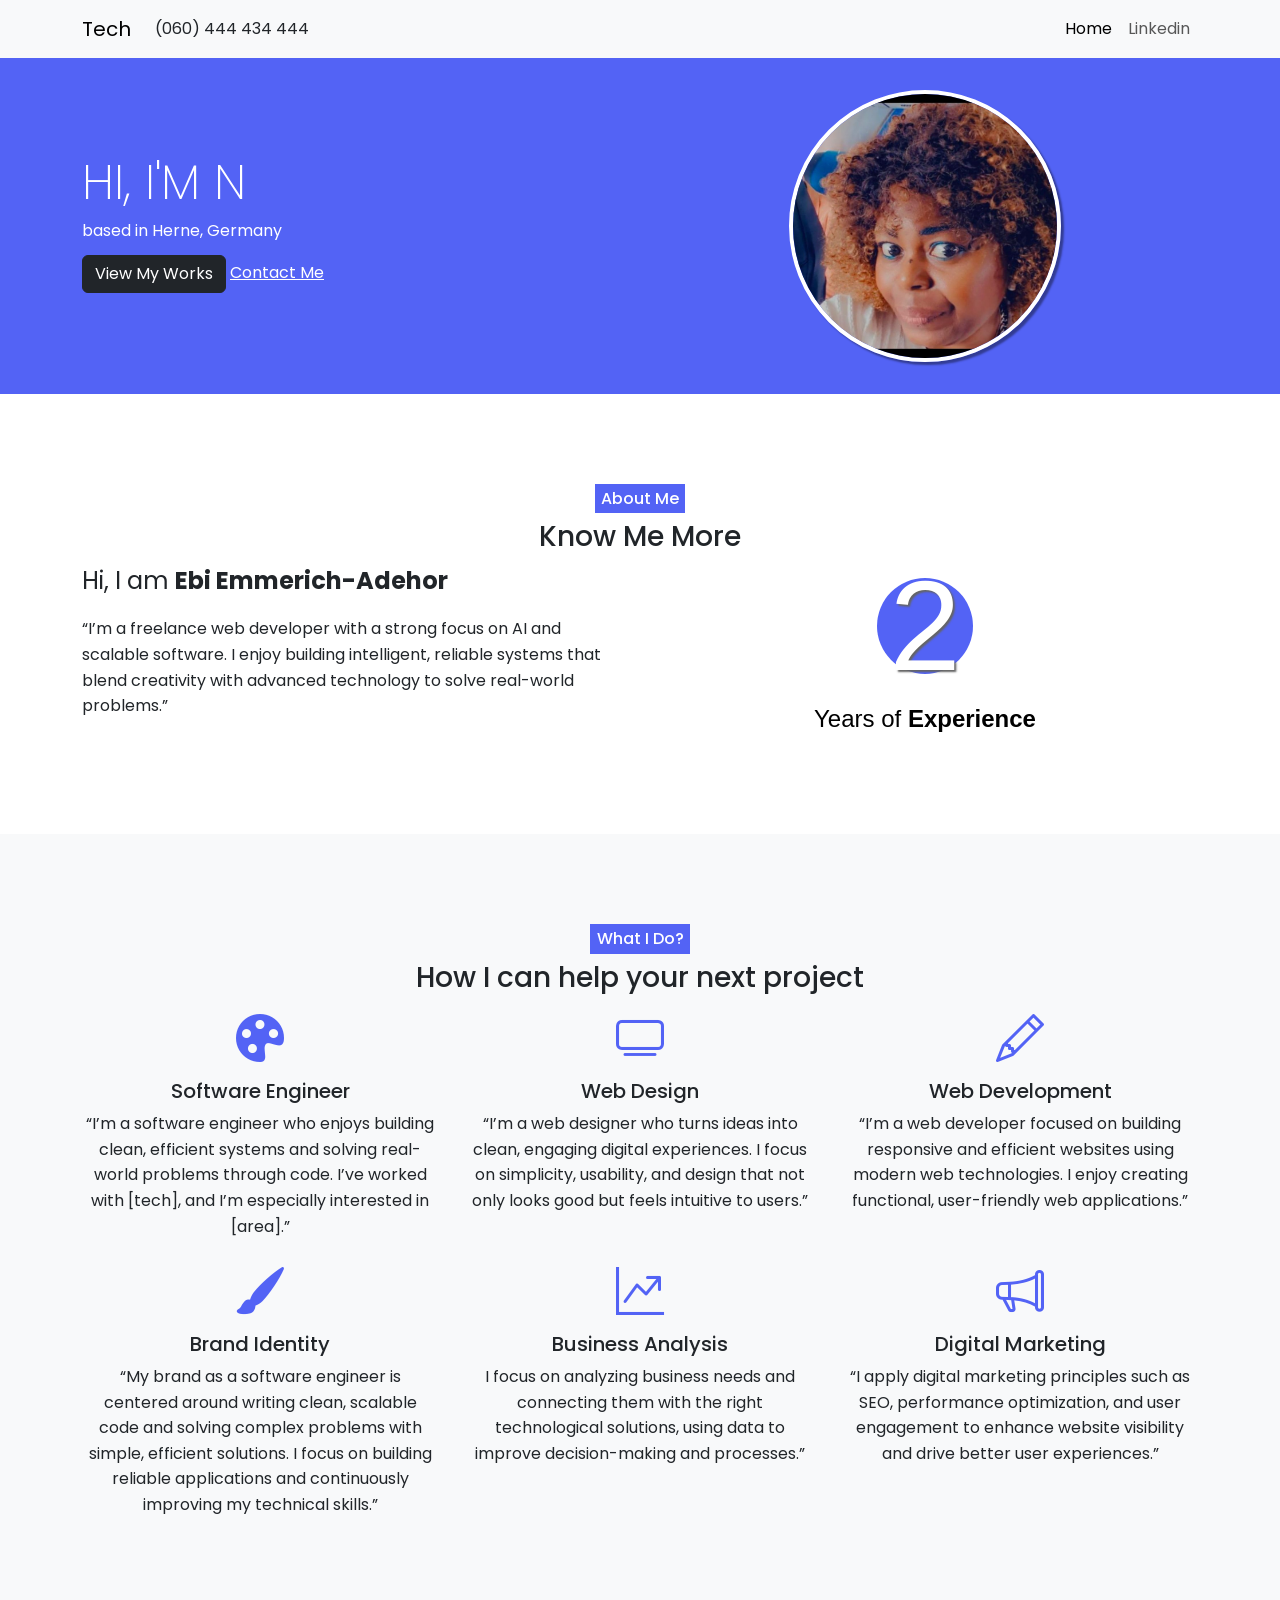
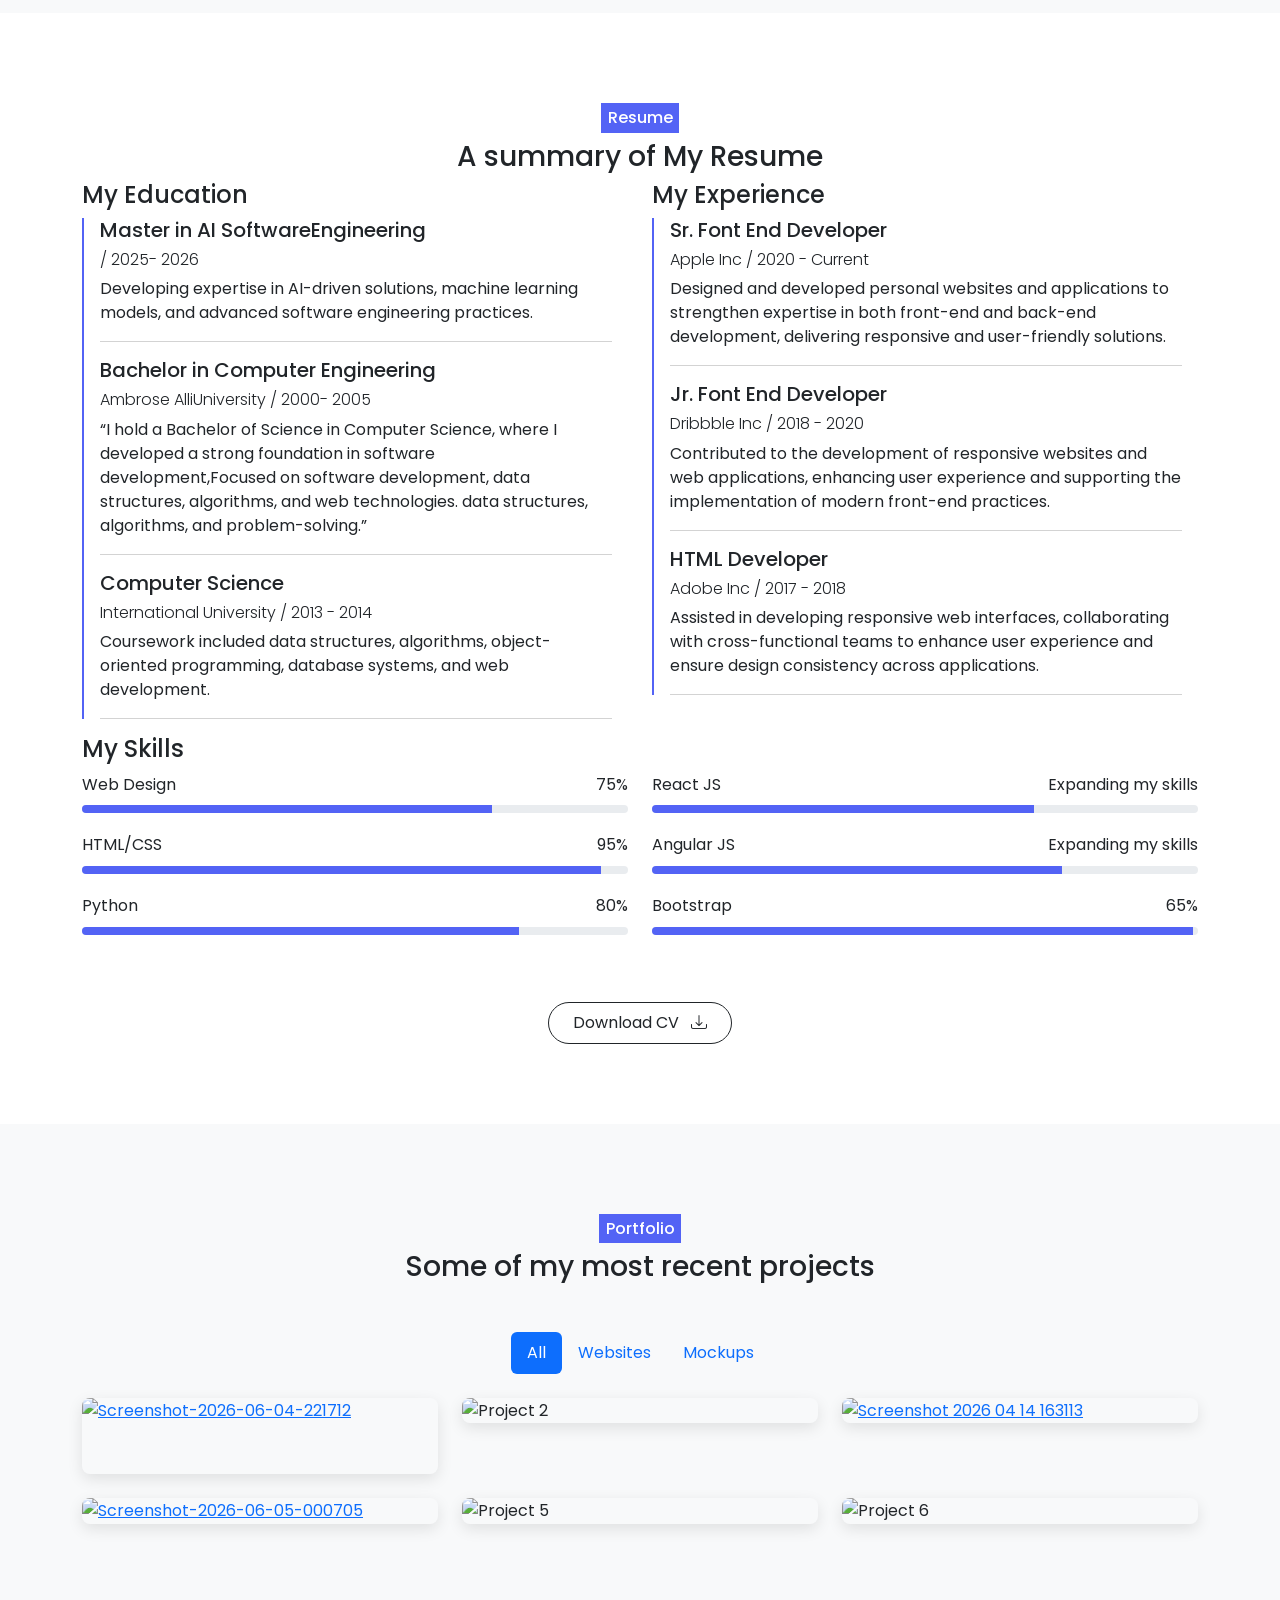
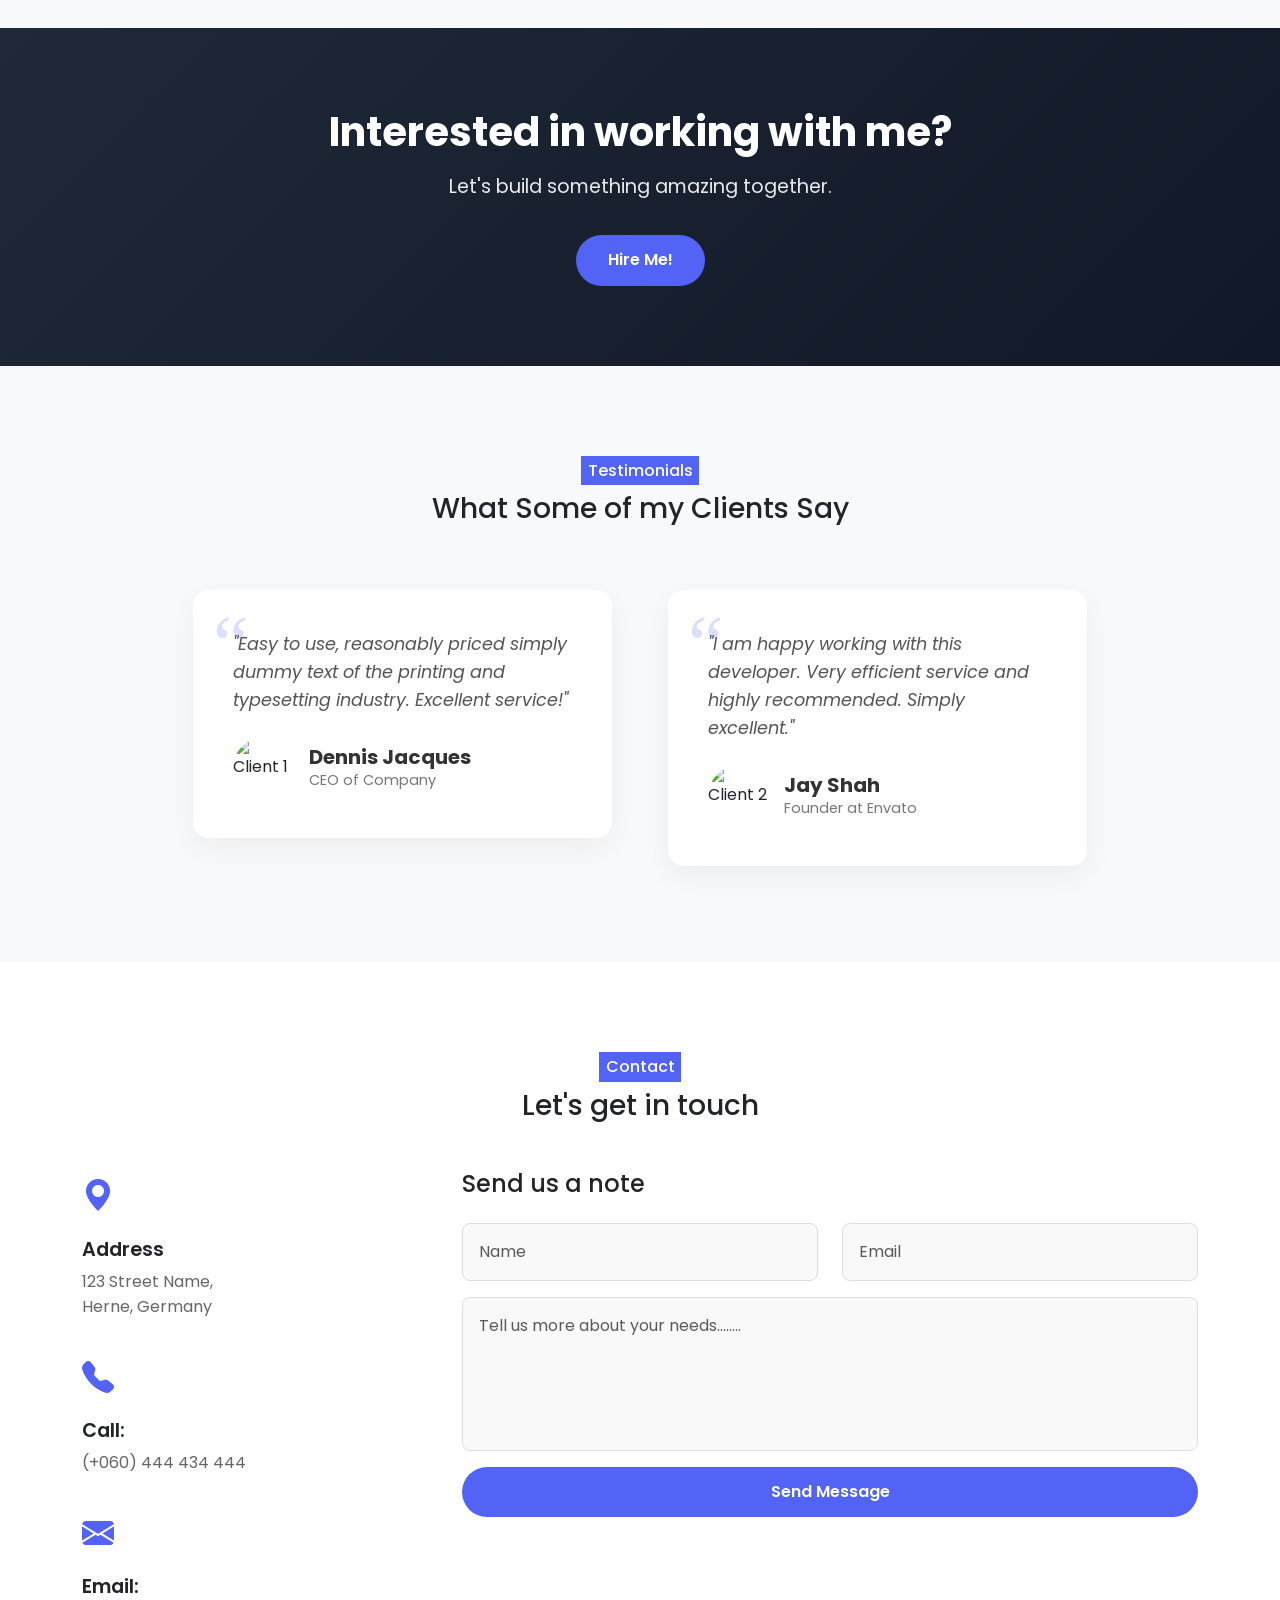
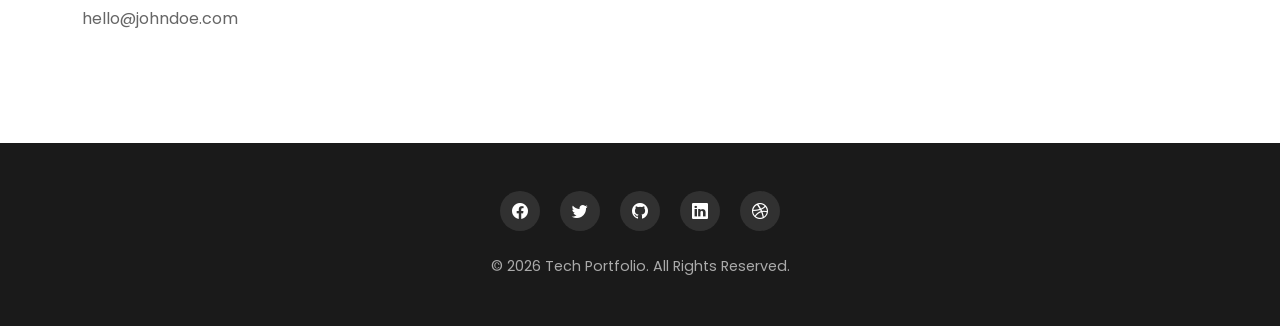
==== index.html @ 1af63155 "add all project files" ====
<!DOCTYPE html>
<html lang="en">

<head>
    <meta charset="UTF-8">
    <meta name="viewport" content="width=device-width, initial-scale=1.0">
    <!-- bootstrap icons -->
    <link rel="stylesheet" href="https://cdn.jsdelivr.net/npm/bootstrap-icons@1.13.1/font/bootstrap-icons.min.css">
    <!-- bootstrap -->
    <link href="https://cdn.jsdelivr.net/npm/bootstrap@5.3.8/dist/css/bootstrap.min.css" rel="stylesheet"
        integrity="sha384-sRIl4kxILFvY47J16cr9ZwB07vP4J8+LH7qKQnuqkuIAvNWLzeN8tE5YBujZqJLB" crossorigin="anonymous">
    <!-- custom css -->
    <link rel="stylesheet" href="style.css">
    <title>Tech - Portfolio website</title>
</head>

<body>
    <!-- navbar -->
    <nav class="navbar navbar-expand-lg bg-body-tertiary">
        <div class="container">
            <a class="navbar-brand" href="#">Tech</a>
            <div class=""><span class="text-4 me-2"><i class="fas fa-phone"></i></span>(060) 444 434
                444</div>
            <button class="navbar-toggler" type="button" data-bs-toggle="collapse"
                data-bs-target="#navbarSupportedContent" aria-controls="navbarSupportedContent" aria-expanded="false"
                aria-label="Toggle navigation">
                <span class="navbar-toggler-icon"></span>
            </button>
            <div class="collapse navbar-collapse" id="navbarSupportedContent">
                <ul class="navbar-nav ms-auto mb-2 mb-lg-0">
                    <li class="nav-item">
                        <a class="nav-link active" aria-current="page" href="#">Home</a>
                    </li>
                    <li class="nav-item">
                        <a class="nav-link" href="https://www.linkedin.com/in/ebi-emmerich-adehor-a995aa3a8/">Linkedin</a>
                    </li>
                </ul>
        </div>
    </nav>

    <!-- header -->
    <header class="bg-primary text-white">
        <div class="container">
            <div class="row">
                <div class="col-md-6 d-flex flex-column justify-content-center">
                    <div class="text-uppercase">
                        <p>Hi, I'm n <span class="typed-text"></span></p>
                    </div>
                    <p>based in Herne, Germany</p>
                    <div class="action-btn">
                        <a href="myproject/myprojects.html"><button class="btn btn-dark">View My Works</button><a>
                        <a href="https://github.com/bolokaiemi">Contact Me</a>
                    </div>
                </div>
                <div class="col-md-6 d-flex justify-content-center">
                    <img src="images/profile-logo.jpeg" alt="profile picture" class="img-fluid profile-pic">
                </div>
            </div>
        </div>
    </header>

    <main>
        <section id="about" class="container space">
            <h2 class="text-center"><span class="subtitle">About Me</span></h2>
            <h3 class="text-center">Know Me More</h3>
            <div class="row">
                <div id="about-text" class="col-md-6">
                    <p class="intro">Hi, I am <strong>Ebi Emmerich-Adehor</strong></p>
                    <p>“I’m a freelance web developer with a strong focus on AI and scalable software. I enjoy building intelligent, reliable systems that blend creativity with advanced technology to solve real-world problems.”</p>
                </div>
                <div id="about-exp" class="col-md-6">
                    <div class="number-container">
                        <div class="blue-circle"></div>
                        <span class="number-text">2</span>
                    </div>
                    <p class="experience-text">Years of <span class="fw-bold">Experience</span></p>
                </div>
            </div>
        </section>

        <section id="services" class="bg-light">
            <div class="container space">
                <h2 class="text-center"><span class="subtitle">What I Do?</span></h2>
                <h3 class="text-center">How I can help your next project</h3>
                <div class="row">
                    <div class="col-md-4 text-center">
                        <div class="icons">
                            <i class="bi bi-palette-fill"></i>
                        </div>
                        <h5>Software Engineer</h5>
                        <p>“I’m a software engineer who enjoys building clean, efficient systems and solving real-world problems through code. I’ve worked with [tech], and I’m especially interested in [area].”</p>
                    </div>
                    <div class="col-md-4 text-center">
                        <div class="icons">
                            <i class="bi bi-tv"></i>
                        </div>
                        <h5>Web Design</h5>
                        <p>“I’m a web designer who turns ideas into clean, engaging digital experiences. I focus on simplicity, usability, and design that not only looks good but feels intuitive to users.”</p>
                    </div>
                    <div class="col-md-4 text-center">
                        <div class="icons">
                            <i class="bi bi-pencil"></i>
                        </div>
                        <h5>Web Development</h5>
                        <p>“I’m a web developer focused on building responsive and efficient websites using modern web technologies. I enjoy creating functional, user-friendly web applications.”</p>
                    </div>
                    <div class="col-md-4 text-center">
                        <div class="icons">
                            <i class="bi bi-brush-fill"></i>
                        </div>
                        <h5>Brand Identity</h5>
                        <p>“My brand as a software engineer is centered around writing clean, scalable code and solving complex problems with simple, efficient solutions. I focus on building reliable applications and continuously improving my technical skills.”</p>
                    </div>
                    <div class="col-md-4 text-center">
                        <div class="icons">
                            <i class="bi bi-graph-up-arrow"></i>
                        </div>
                        <h5>Business Analysis</h5>
                        <p>I focus on analyzing business needs and connecting them with the right technological solutions, using data to improve decision-making and processes.”</p>
                    </div>
                    <div class="col-md-4 text-center">
                        <div class="icons">
                            <i class="bi bi-megaphone"></i>
                        </div>
                        <h5>Digital Marketing</h5>
                        <p>“I apply digital marketing principles such as SEO, performance optimization, and user engagement to enhance website visibility and drive better user experiences.”</p>
                    </div>
                </div>
            </div>
        </section>

        <section id="resume" class="container space">
            <h2 class="text-center"><span class="subtitle">Resume</span></h2>
            <h3 class="text-center">A summary of My Resume</h3>
            <div class="row">
                <div class="col-md-6">
                    <h4>My Education</h4>
                    <div class="box">
                        <div class="item">
                            <h5>Master in AI SoftwareEngineering</h5>
                            <h6> / 2025- 2026</h6>
                            <p>Developing expertise in AI-driven solutions, machine learning models, and advanced software engineering practices.</p>
                        </div>
                        <div class="item">
                            <h5>Bachelor in Computer Engineering</h5>
                            <h6>Ambrose AlliUniversity / 2000- 2005</h6>
                            <p>“I hold a Bachelor of Science in Computer Science, where I developed a strong foundation in software development,Focused on software development, data structures, algorithms, and web technologies. data structures, algorithms, and problem-solving.”</p>
                        </div>
                        <div class="item">
                            <h5>Computer Science</h5>
                            <h6>International University / 2013 - 2014</h6>
                            <p>Coursework included data structures, algorithms, object-oriented programming, database systems, and web development.</p>
                        </div>
                    </div>
                </div>
                <div class="col-md-6">
                    <h4>My Experience</h4>
                    <div class="box">
                        <div class="item">
                            <h5>Sr. Font End Developer</h5>
                            <h6>Apple Inc / 2020 - Current</h6>
                            <p>Designed and developed personal websites and applications to strengthen expertise in both front-end and back-end development, delivering responsive and user-friendly solutions.</p>
                        </div>
                        <div class="item">
                            <h5>Jr. Font End Developer</h5>
                            <h6>Dribbble Inc / 2018 - 2020</h6>
                            <p>Contributed to the development of responsive websites and web applications, enhancing user experience and supporting the implementation of modern front-end practices.</p>
                        </div>
                        <div class="item">
                            <h5>HTML Developer</h5>
                            <h6>Adobe Inc / 2017 - 2018</h6>
                            <p>Assisted in developing responsive web interfaces, collaborating with cross-functional teams to enhance user experience and ensure design consistency across applications.</p>
                        </div>
                    </div>
                </div>
            </div>

            <div id="skills">
                <h4>My Skills</h4>
                <div class="row">
                    <div class="col-md-6">
                        <div class="skill-box">
                            <div class="d-flex justify-content-between">
                                <p>Web Design</p>
                                <p>75%</p>
                            </div>
                            <div class="progress" role="progressbar" aria-label="Basic example" aria-valuenow="75"
                                aria-valuemin="0" aria-valuemax="100">
                                <div class="progress-bar w-75"></div>
                            </div>
                        </div>
                        <div class="skill-box">
                            <div class="d-flex justify-content-between">
                                <p>HTML/CSS</p>
                                <p>95%</p>
                            </div>
                            <div class="progress" role="progressbar" aria-label="Basic example" aria-valuenow="95"
                                aria-valuemin="0" aria-valuemax="100">
                                <div class="progress-bar w-95"></div>
                            </div>
                        </div>
                        <div class="skill-box">
                            <div class="d-flex justify-content-between">
                                <p>Python</p>
                                <p>80%</p>
                            </div>
                            <div class="progress" role="progressbar" aria-label="Basic example" aria-valuenow="80"
                                aria-valuemin="0" aria-valuemax="100">
                                <div class="progress-bar w-80"></div>
                            </div>
                        </div>
                    </div>
                    <div class="col-md-6">
                        <div class="skill-box">
                            <div class="d-flex justify-content-between">
                                <p>React JS</p>
                                <p>Expanding my skills</p>
                            </div>
                            <div class="progress" role="progressbar" aria-label="Basic example" aria-valuenow="70"
                                aria-valuemin="0" aria-valuemax="100">
                                <div class="progress-bar w-70"></div>
                            </div>
                        </div>
                        <div class="skill-box">
                            <div class="d-flex justify-content-between">
                                <p>Angular JS</p>
                                <p>Expanding my skills</p>
                            </div>
                            <div class="progress" role="progressbar" aria-label="Basic example" aria-valuenow="75"
                                aria-valuemin="0" aria-valuemax="100">
                                <div class="progress-bar w-75"></div>
                            </div>
                        </div>
                        <div class="skill-box">
                            <div class="d-flex justify-content-between">
                                <p>Bootstrap</p>
                                <p>65%</p>
                            </div>
                            <div class="progress" role="progressbar" aria-label="Basic example" aria-valuenow="99"
                                aria-valuemin="0" aria-valuemax="100">
                                <div class="progress-bar w-99"></div>
                            </div>
                        </div>
                    </div>
                </div>
            </div>
            <div class="text-center mt-5">
                <a href="document/ebi-emmerich-adehor-cv.pdf" class="btn btn-outline-dark rounded-pill px-4 py-2">Download CV <i
                        class="bi bi-download ms-2"></i></a>
            </div>
        </section>

        <!-- Portfolio Section -->
        <section id="portfolio" class="bg-light space">
            <div class="container">
                <h2 class="text-center"><span class="subtitle">Portfolio</span></h2>
                <h3 class="text-center mb-5">Some of my most recent projects</h3>

                <ul class="nav nav-pills justify-content-center mb-4" id="portfolio-tabs">
                    <li class="nav-item">
                        <a class="nav-link active" href="#">All</a>
                    </li>
                    <li class="nav-item">
                        <a class="nav-link" href="#">Websites</a>
                    </li>
                    <li class="nav-item">
                        <a class="nav-link" href="#">Mockups</a>
                    </li>
                </ul>

                <div class="row">
                    <!-- Portfolio Item 1 -->
                    <div class="col-lg-4 col-md-6">
                        <div class="portfolio-item">
                           <a href="https://ibb.co/0jd3t5Jp"><img src="https://i.ibb.co/FbjtVp7k/Screenshot-2026-06-04-221712.png" alt="Screenshot-2026-06-04-221712" border="0" alt="Project 1"></a><br /><a target='_blank' href='https://imgbb.com/'></a><br />
                                
                            <div class="portfolio-overlay">
                                <h5>AI Auditor Check</h5>
                                <p>python</p>
                            </div>
                        </div>
                    </div>
                    <!-- Portfolio Item 2 -->
                    <div class="col-lg-4 col-md-6">
                        <div class="portfolio-item">
                            <img src="https://i.ibb.co/3QZJTGk/Screenshot-2026-06-03-204313.png"  alt="Project 2">
                               
                            <div class="portfolio-overlay">
                                <h5>Cinema Chatbot</h5>
                                <p>python</p>
                            </div>
                        </div>
                    </div>
                    <!-- Portfolio Item 3 -->
                    <div class="col-lg-4 col-md-6">
                        <div class="portfolio-item">
                            <a href="https://imgbb.com/"><img src="https://i.ibb.co/7Jp3s3Fr/Screenshot-2026-04-14-163113.png" alt="Screenshot 2026 04 14 163113" border="0"></a>
                               
                            <div class="portfolio-overlay">
                                <h5>Corporate Blog</h5>
                                <p>Web Development</p>
                            </div>
                        </div>
                    </div>
                    <!-- Portfolio Item 4 -->
                    <div class="col-lg-4 col-md-6">
                        <div class="portfolio-item">
                           <a href="https://ibb.co/B5TPBNfg"><img src="https://i.ibb.co/39SsczT0/Screenshot-2026-06-05-000705.png" alt="Screenshot-2026-06-05-000705" border="0"  alt="Project 4"></a>
                               
                            <div class="portfolio-overlay">
                                <h5>Startup Landing Page</h5>
                                <p>HTML/CSS</p>
                            </div>
                        </div>
                    </div>
                    <!-- Portfolio Item 5 -->
                    <div class="col-lg-4 col-md-6">
                        <div class="portfolio-item">
                            <img src="https://i.ibb.co/v4Zj4H9j/ui.png"
                                alt="Project 5">
                            <div class="portfolio-overlay">
                                <h5>Mobile App Mockup</h5>
                                <p>Self made Design</p>
                            </div>
                        </div>
                    </div>
                    <!-- Portfolio Item 6 -->
                    <div class="col-lg-4 col-md-6">
                        <div class="portfolio-item">
                            <img src="https://images.unsplash.com/photo-1551288049-bebda4e38f71?auto=format&fit=crop&q=80&w=800"
                                alt="Project 6">
                            <div class="portfolio-overlay">
                                <h5>Data Visualization Analytics</h5>
                                <p>python</p>
                            </div>
                        </div>
                    </div>
                </div>
            </div>
        </section>

        <!-- Hire Me Section -->
        <section class="hire-me-section">
            <div class="container">
                <h2>Interested in working with me?</h2>
                <p>Let's build something amazing together.</p>
                <a href="#contact" class="btn-primary-custom">Hire Me!</a>
            </div>
        </section>

        <!-- Testimonials Section -->
        <section id="testimonials" class="bg-light space">
            <div class="container">
                <h2 class="text-center"><span class="subtitle">Testimonials</span></h2>
                <h3 class="text-center mb-5">What Some of my Clients Say</h3>
                <div class="row justify-content-center">
                    <div class="col-md-5">
                        <div class="testimonial-card">
                            <p class="testimonial-text">"Easy to use, reasonably priced simply dummy text of the
                                printing and typesetting industry. Excellent service!"</p>
                            <div class="client-info">
                                <img src="https://randomuser.me/api/portraits/men/32.jpg" alt="Client 1">
                                <div>
                                    <h5 class="client-name">Dennis Jacques</h5>
                                    <p class="client-role">CEO of Company</p>
                                </div>
                            </div>
                        </div>
                    </div>
                    <div class="col-md-5">
                        <div class="testimonial-card">
                            <p class="testimonial-text">"I am happy working with this developer. Very efficient service
                                and highly recommended. Simply excellent."</p>
                            <div class="client-info">
                                <img src="https://randomuser.me/api/portraits/women/44.jpg" alt="Client 2">
                                <div>
                                    <h5 class="client-name">Jay Shah</h5>
                                    <p class="client-role">Founder at Envato</p>
                                </div>
                            </div>
                        </div>
                    </div>
                </div>
            </div>
        </section>

        <!-- Contact Section -->
        <section id="contact" class="container space">
            <h2 class="text-center"><span class="subtitle">Contact</span></h2>
            <h3 class="text-center mb-5">Let's get in touch</h3>
            <div class="row">
                <div class="col-md-4 order-md-1 order-2">
                    <div class="contact-info-box text-center text-md-start">
                        <i class="bi bi-geo-alt-fill"></i>
                        <h4>Address</h4>
                        <p>123 Street Name,<br>Herne, Germany</p>
                    </div>
                    <div class="contact-info-box text-center text-md-start">
                        <i class="bi bi-telephone-fill"></i>
                        <h4>Call:</h4>
                        <p>(+060) 444 434 444</p>
                    </div>
                    <div class="contact-info-box text-center text-md-start">
                        <i class="bi bi-envelope-fill"></i>
                        <h4>Email:</h4>
                        <p>hello@johndoe.com</p>
                    </div>
                </div>
                <div class="col-md-8 order-md-2 order-1 mb-5 mb-md-0">
                    <div class="contact-form">
                        <h4 class="mb-4">Send us a note</h4>
                        <form action="#">
                            <div class="row">
                                <div class="col-md-6">
                                    <input type="text" class="form-control" placeholder="Name" required>
                                </div>
                                <div class="col-md-6">
                                    <input type="email" class="form-control" placeholder="Email" required>
                                </div>
                            </div>
                            <div class="row">
                                <div class="col-12">
                                    <textarea class="form-control" rows="5"
                                        placeholder="Tell us more about your needs........" required></textarea>
                                </div>
                            </div>
                            <button type="submit" class="btn btn-primary-custom w-100">Send Message</button>
                        </form>
                    </div>
                </div>
            </div>
        </section>
    </main>

    <!-- Footer -->
    <footer>
        <div class="container">
            <div class="footer-socials">
                <a href="#"><i class="bi bi-facebook"></i></a>
                <a href="#"><i class="bi bi-twitter"></i></a>
                <a href="#"><i class="bi bi-github"></i></a>
                <a href="#"><i class="bi bi-linkedin"></i></a>
                <a href="#"><i class="bi bi-dribbble"></i></a>
            </div>
            <p>&copy; 2026 Tech Portfolio. All Rights Reserved.</p>
        </div>
    </footer>

    <!-- bootstrap js -->
    <script src="https://cdn.jsdelivr.net/npm/bootstrap@5.3.8/dist/js/bootstrap.bundle.min.js"
        integrity="sha384-FKyoEForCGlyvwx9Hj09JcYn3nv7wiPVlz7YYwJrWVcXK/BmnVDxM+D2scQbITxI"
        crossorigin="anonymous"></script>
    <!-- Typed.js -->
    <script src="https://cdn.jsdelivr.net/npm/typed.js@2.0.12"></script>
    <!-- custom js -->
    <script src="script.js"></script>
</body>

</html>
---- style.css ----
@import url('https://fonts.googleapis.com/css2?family=Poppins:ital,wght@0,100;0,200;0,300;0,400;0,500;0,600;0,700;0,800;0,900;1,100;1,200;1,300;1,400;1,500;1,600;1,700;1,800;1,900&display=swap');

* {
    padding: 0;
    margin: 0;
    box-sizing: border-box;
}

body {
    font-family: "Poppins", sans-serif;
    font-size: 16px;
    line-height: 1.6;
}

nav.navbar {
    position: sticky;
    top: 0;
    z-index: 1000;
}

header {
    padding: 2rem 0;
}

header a {
    color: #fff;
}

.profile-pic {
    border: 4px solid #fff;
    border-radius: 50%;
    width: 17rem;
    height: 17rem;
    box-shadow: 3px 3px 2px rgba(0, 0, 0, 0.4);
}

.bg-primary {
    background-color: #5363F5 !important;
}

header p {
    line-height: 1;
}

header p:first-child {
    font-size: 3rem;
    font-weight: 200;
}

header .job-title {
    font-size: 4rem;
    font-weight: bold;
}

#about-exp {
    text-align: center;
    font-family: Arial, sans-serif;
}

.number-container {
    position: relative;
    display: inline-block;
    margin-bottom: 10px;
}

.blue-circle {
    width: 6rem;
    height: 6rem;
    border-radius: 50%;
    background-color: #5363F5;
    position: absolute;
    top: 50%;
    left: 50%;
    transform: translate(-50%, -50%);
    z-index: 1;
}

.number-text {
    color: #fff;
    font-size: 8rem;
    text-shadow: 2px 2px 2px rgb(100, 100, 100);
    position: relative;
    z-index: 2;
    line-height: 1;
}

.experience-text {
    color: #000;
    font-size: 1.5rem;
}

.space {
    padding-top: 5rem;
    padding-bottom: 5rem;
}

.subtitle {
    font-size: 1rem;
    color: #fff;
    background-color: #5363F5;
    padding: 0.2rem 0.4rem;
}

.intro {
    font-size: 1.5rem;
}

.icons i {
    color: #5363F5;
    font-size: 3rem;
}

#resume .box {
    padding: 0 1rem;
    border-left: 2px solid #5363F5;
}

#resume .item {
    border-bottom: 0.5px solid lightgray;
    margin-bottom: 1rem;
    line-height: 1.5;
}

.item h6 {
    font-weight: 300;
}

#skills .progress {
    height: 0.5rem;
}

.skill-box {
    margin-bottom: 1.2rem;
}

.skill-box p {
    margin-bottom: 0.5rem;
}

.progress .progress-bar {
    background-color: #5363F5;
}

.w-70 {
    width: 70%;
}

.w-80 {
    width: 80%;
}

.w-95 {
    width: 95%;
}

.w-99 {
    width: 99%;
}

/* Portfolio Section */
.portfolio-item {
    position: relative;
    overflow: hidden;
    border-radius: 0.5rem;
    margin-bottom: 1.5rem;
    box-shadow: 0 5px 15px rgba(0,0,0,0.1);
    transition: transform 0.3s ease;
}

.portfolio-item img {
    width: 100%;
    height: auto;
    display: block;
    transition: transform 0.5s ease;
}

.portfolio-item:hover {
    transform: translateY(-5px);
}

.portfolio-item:hover img {
    transform: scale(1.1);
}

.portfolio-overlay {
    position: absolute;
    top: 0;
    left: 0;
    width: 100%;
    height: 100%;
    background: rgba(83, 99, 245, 0.9);
    color: white;
    display: flex;
    flex-direction: column;
    justify-content: center;
    align-items: center;
    opacity: 0;
    transition: opacity 0.3s ease;
}

.portfolio-item:hover .portfolio-overlay {
    opacity: 1;
}

.portfolio-overlay h5 {
    font-size: 1.5rem;
    font-weight: 600;
    margin-bottom: 0.5rem;
    transform: translateY(20px);
    transition: transform 0.3s ease;
}

.portfolio-overlay p {
    font-size: 1rem;
    transform: translateY(20px);
    transition: transform 0.3s ease 0.1s;
}

.portfolio-item:hover .portfolio-overlay h5,
.portfolio-item:hover .portfolio-overlay p {
    transform: translateY(0);
}

/* Hire Me Section */
.hire-me-section {
    background: linear-gradient(135deg, #1f2937, #111827);
    color: white;
    text-align: center;
    padding: 5rem 0;
}

.hire-me-section h2 {
    font-size: 2.5rem;
    font-weight: 700;
    margin-bottom: 1rem;
}

.hire-me-section p {
    font-size: 1.2rem;
    margin-bottom: 2rem;
    opacity: 0.9;
}

.btn-primary-custom {
    background-color: #5363F5;
    color: white;
    padding: 0.8rem 2rem;
    border-radius: 50px;
    font-weight: 600;
    text-decoration: none;
    display: inline-block;
    transition: background-color 0.3s ease, transform 0.2s ease;
    border: none;
}

.btn-primary-custom:hover {
    background-color: #3b4be0;
    color: white;
    transform: translateY(-2px);
}

.btn btn-dark{
    max-width: fit-content important; 


}

/* Testimonials Section */
.testimonial-card {
    background: white;
    padding: 2.5rem;
    border-radius: 1rem;
    box-shadow: 0 10px 30px rgba(0,0,0,0.05);
    margin: 1rem;
    position: relative;
}

.testimonial-card::before {
    content: '\201C';
    position: absolute;
    top: -10px;
    left: 20px;
    font-size: 5rem;
    color: #5363F5;
    opacity: 0.2;
    font-family: serif;
}

.testimonial-text {
    font-style: italic;
    color: #555;
    font-size: 1.1rem;
    margin-bottom: 1.5rem;
}

.client-info {
    display: flex;
    align-items: center;
}

.client-info img {
    width: 60px;
    height: 60px;
    border-radius: 50%;
    margin-right: 1rem;
    object-fit: cover;
}

.client-name {
    font-weight: 700;
    color: #333;
    margin-bottom: 0;
}

.client-role {
    font-size: 0.9rem;
    color: #777;
    margin-bottom: 0;
}

/* Contact Section */
.contact-info-box {
    margin-bottom: 2rem;
}

.contact-info-box i {
    font-size: 2rem;
    color: #5363F5;
    margin-bottom: 1rem;
    display: block;
}

.contact-info-box h4 {
    font-size: 1.2rem;
    font-weight: 600;
    margin-bottom: 0.5rem;
}

.contact-info-box p {
    color: #666;
}

.contact-form .form-control {
    padding: 1rem;
    border-radius: 0.5rem;
    border: 1px solid #ddd;
    margin-bottom: 1rem;
    background-color: #f9f9f9;
}

.contact-form .form-control:focus {
    border-color: #5363F5;
    box-shadow: none;
    background-color: white;
}

.contact-form textarea {
    resize: none;
}

/* Footer */
footer {
    background-color: #1a1a1a;
    color: #aaa;
    padding: 3rem 0;
    text-align: center;
}

.footer-socials {
    margin-bottom: 1.5rem;
}

.footer-socials a {
    color: #fff;
    background-color: rgba(255,255,255,0.1);
    width: 40px;
    height: 40px;
    display: inline-flex;
    justify-content: center;
    align-items: center;
    border-radius: 50%;
    margin: 0 0.5rem;
    text-decoration: none;
    transition: background-color 0.3s ease, color 0.3s ease;
}

.footer-socials a:hover {
    background-color: #5363F5;
    color: white;
}

footer p {
    margin: 0;
    font-size: 0.9rem;
}

/* Typed.js Cursor */
.typed-cursor {
    font-size: 4rem;
    font-weight: 200;
    color: #fff;
    opacity: 1;
    -webkit-animation: blink 0.7s infinite;
    -moz-animation: blink 0.7s infinite;
    animation: blink 0.7s infinite;
}

@keyframes blink {
    0% { opacity: 1; }
    50% { opacity: 0; }
    100% { opacity: 1; }
}

/* Mobile Responsive Adjustments */
@media (max-width: 768px) {
    header p:first-child {
        font-size: 2rem;
    }
    header .job-title {
        font-size: 3rem;
    }
    .profile-pic {
        width: 14rem;
        height: 14rem;
        margin-top: 2rem;
    }
    .hire-me-section h2 {
        font-size: 2rem;
    }
}
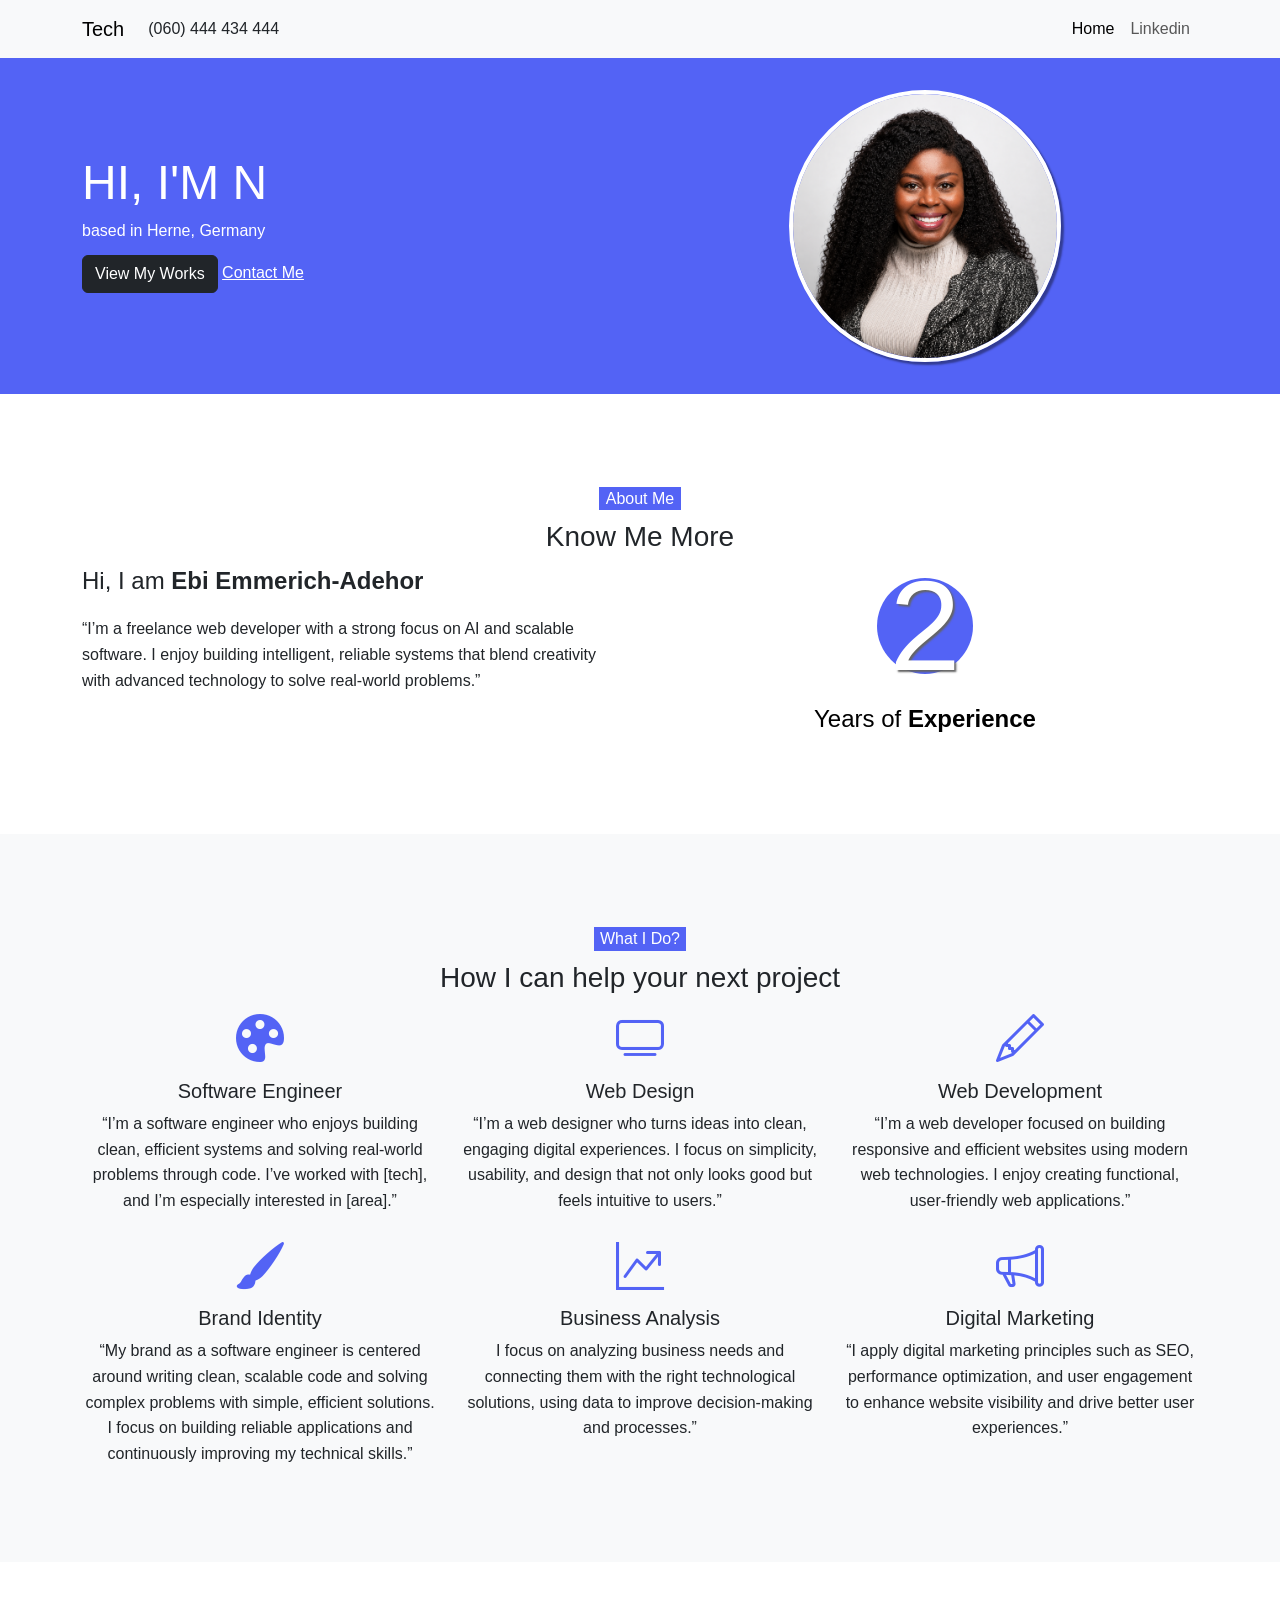
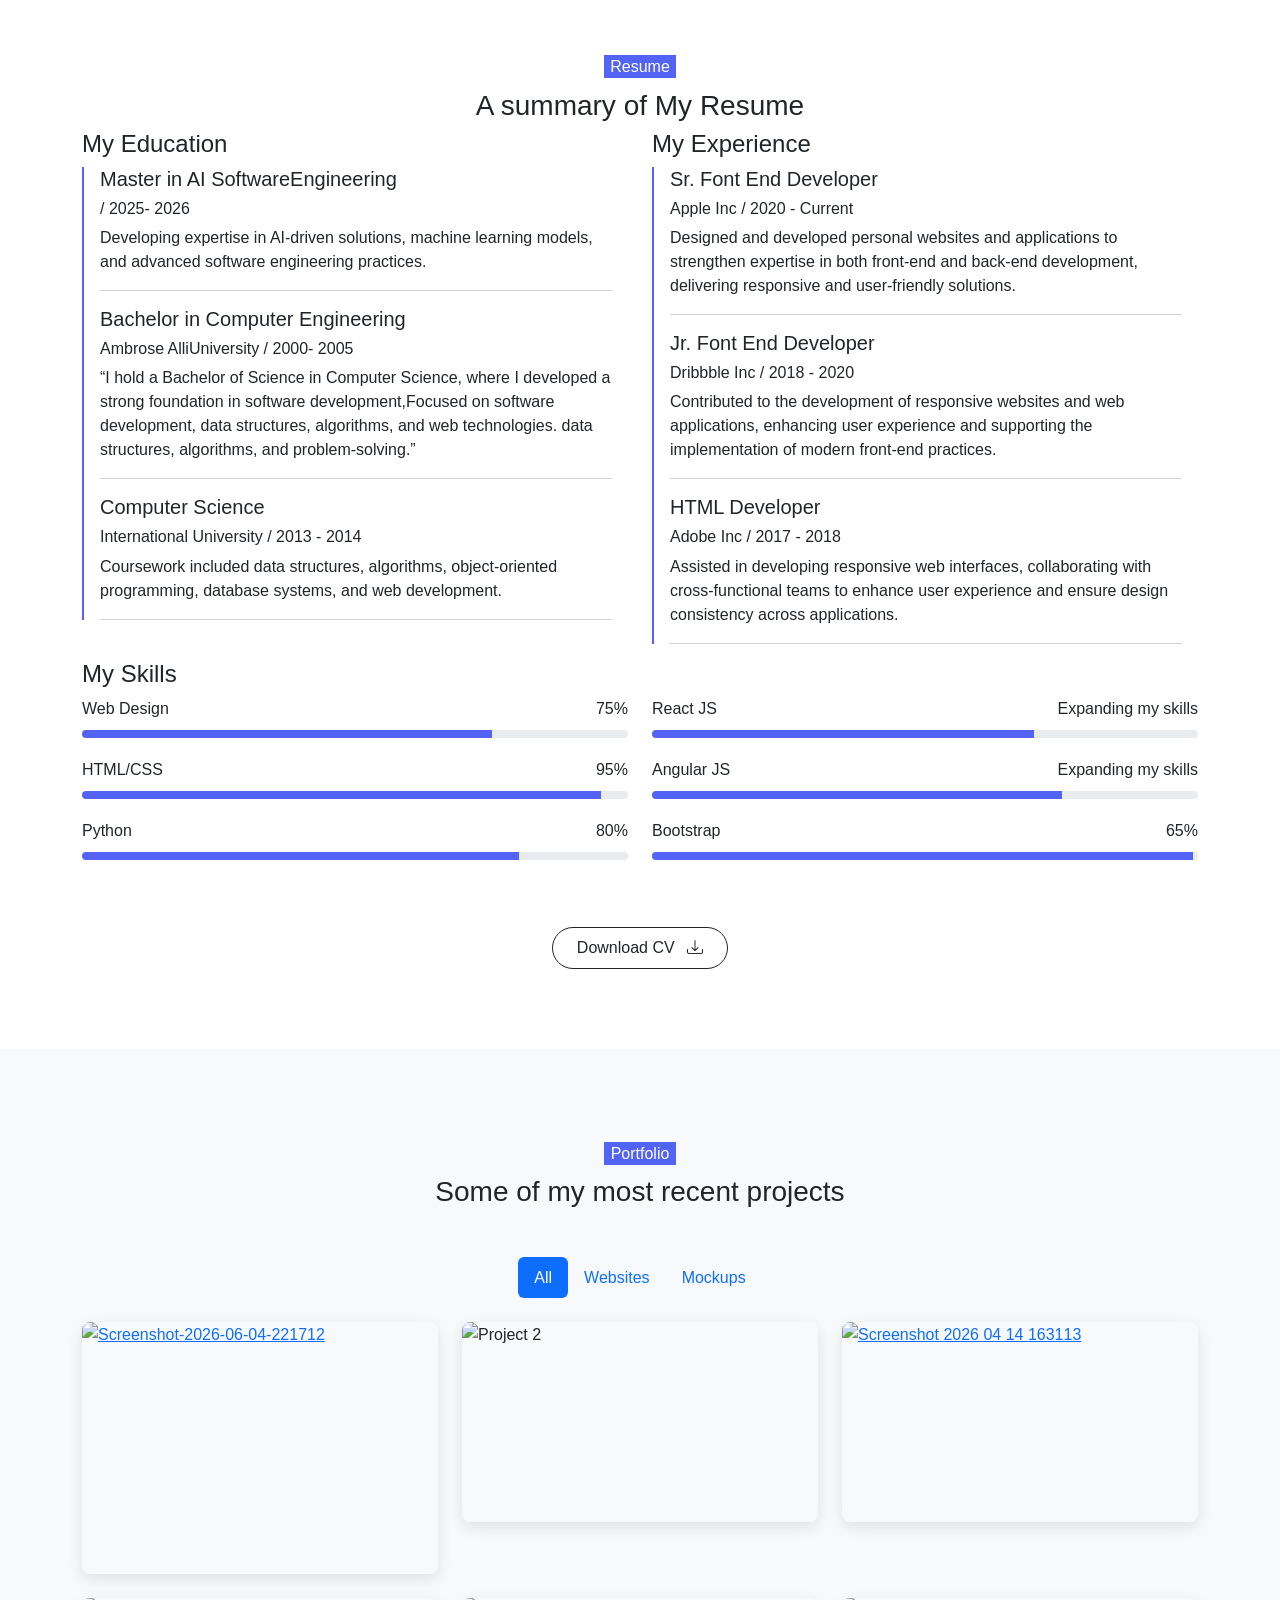
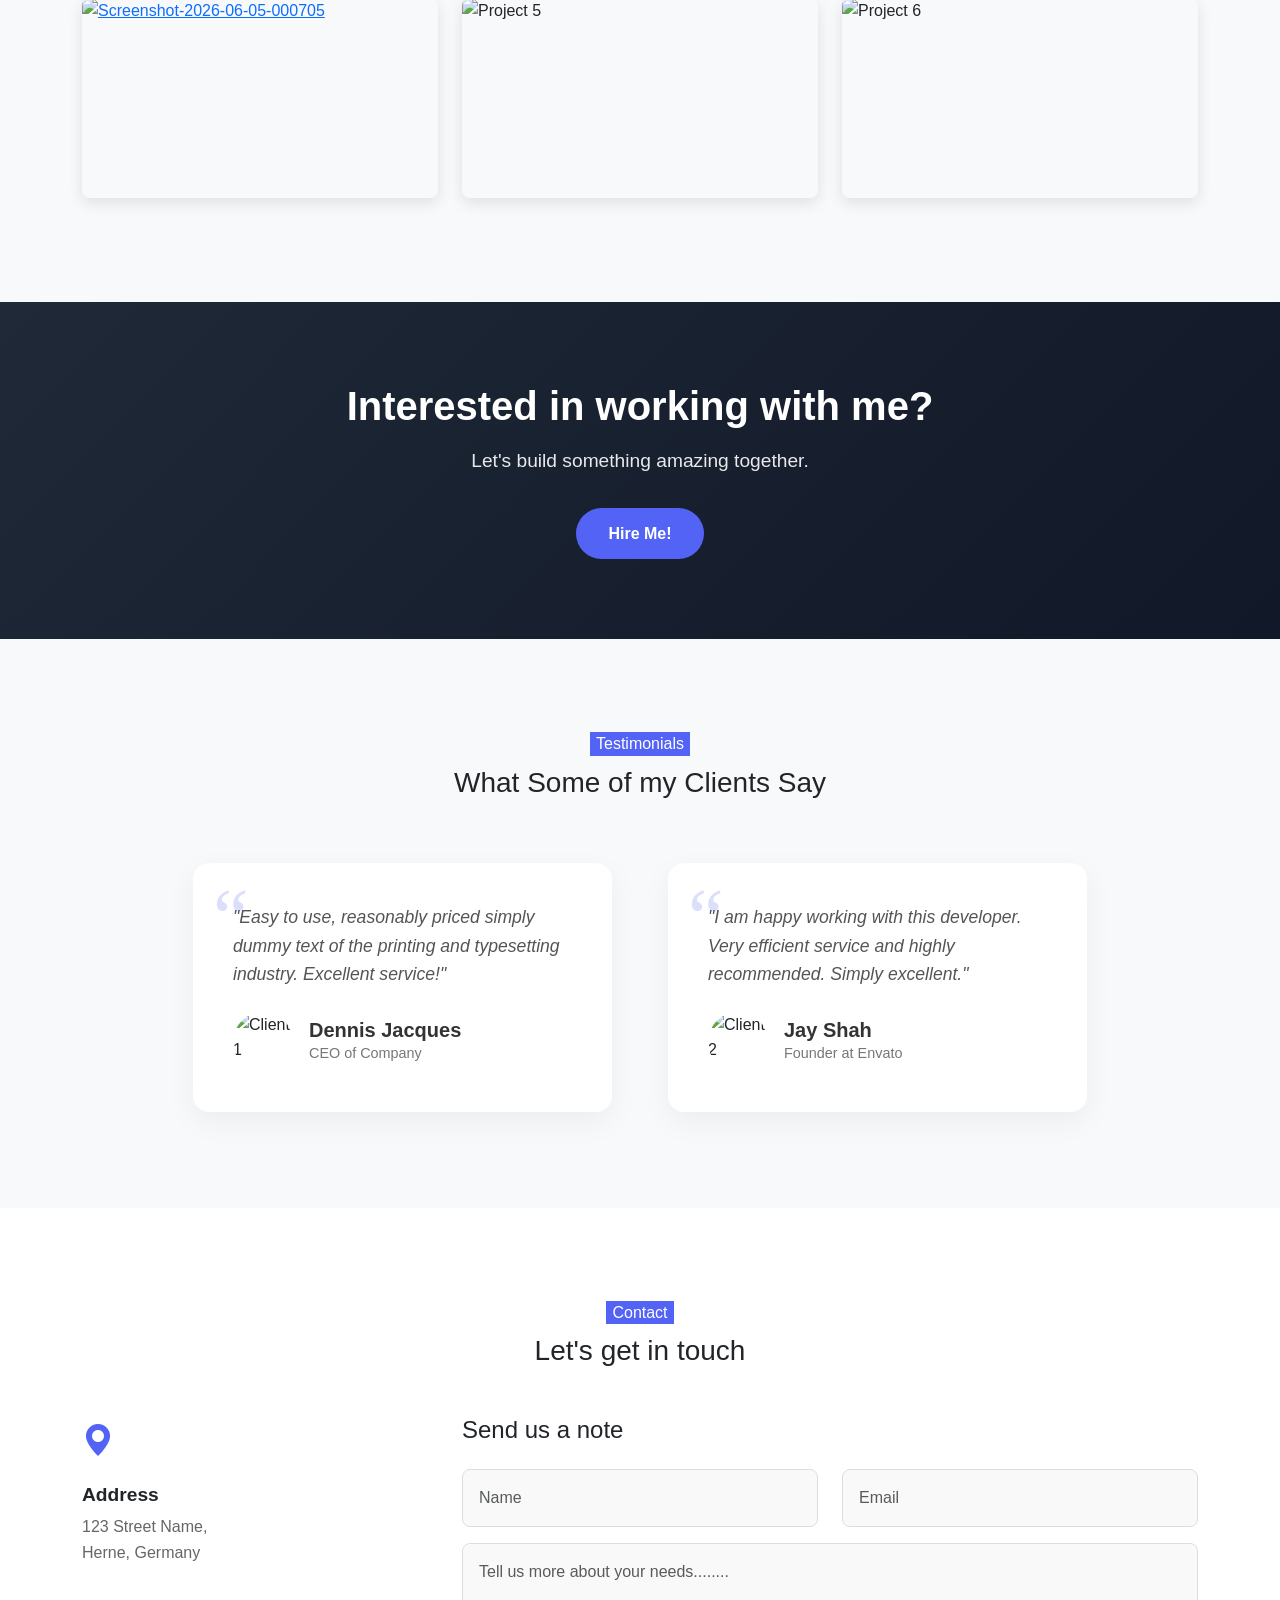
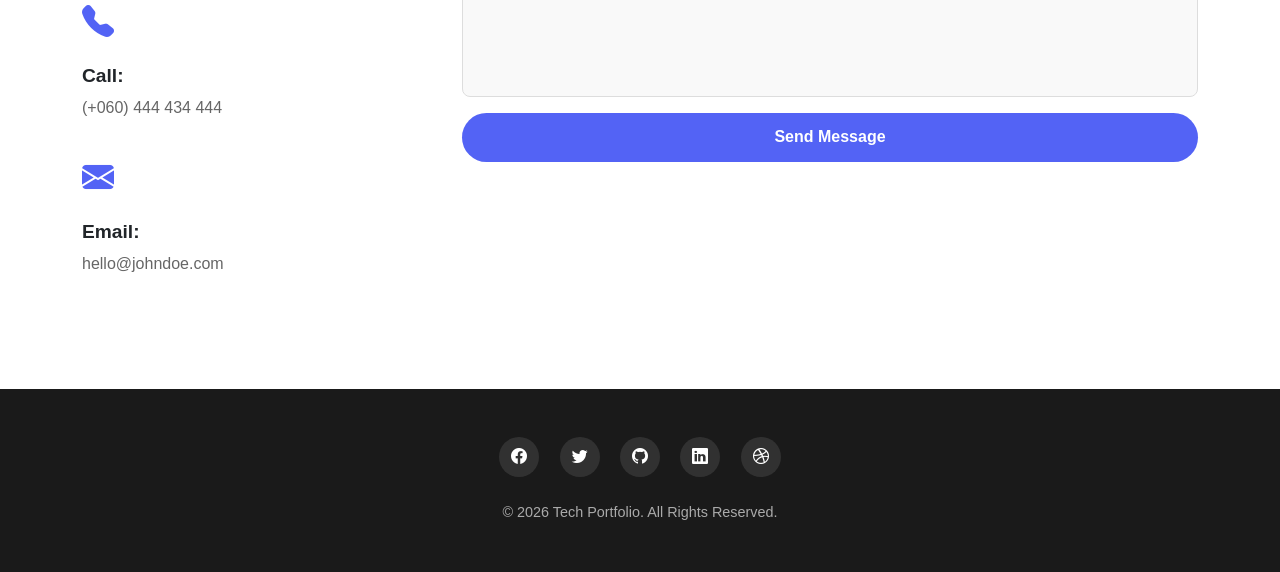
==== commit b9171273: "updated project files" ====
--- a/index.html
+++ b/index.html
@@ -48,12 +48,12 @@
                     </div>
                     <p>based in Herne, Germany</p>
                     <div class="action-btn">
-                        <a href="myproject/myprojects.html"><button class="btn btn-dark">View My Works</button><a>
+                        <a href="https://stunning-mousse-6cd392.netlify.app/"><button class="btn btn-dark">View My Works</button><a>
                         <a href="https://github.com/bolokaiemi">Contact Me</a>
                     </div>
                 </div>
                 <div class="col-md-6 d-flex justify-content-center">
-                    <img src="images/profile-logo.jpeg" alt="profile picture" class="img-fluid profile-pic">
+                    <img src="images/profile-logo.png" alt="profile picture" class="img-fluid profile-pic">
                 </div>
             </div>
         </div>
@@ -245,7 +245,7 @@
                 </div>
             </div>
             <div class="text-center mt-5">
-                <a href="document/ebi-emmerich-adehor-cv.pdf" class="btn btn-outline-dark rounded-pill px-4 py-2">Download CV <i
+                <a href="document/cv.pdf" class="btn btn-outline-dark rounded-pill px-4 py-2">Download CV <i
                         class="bi bi-download ms-2"></i></a>
             </div>
         </section>
--- a/style.css
+++ b/style.css
@@ -1,4 +1,4 @@
-@import url('https://fonts.googleapis.com/css2?family=Poppins:ital,wght@0,100;0,200;0,300;0,400;0,500;0,600;0,700;0,800;0,900;1,100;1,200;1,300;1,400;1,500;1,600;1,700;1,800;1,900&display=swap');
+current-date@import url('https://fonts.googleapis.com/css2?family=Poppins:ital,wght@0,100;0,200;0,300;0,400;0,500;0,600;0,700;0,800;0,900;1,100;1,200;1,300;1,400;1,500;1,600;1,700;1,800;1,900&display=swap');
 
 * {
     padding: 0;
@@ -169,9 +169,10 @@
 
 .portfolio-item img {
     width: 100%;
-    height: auto;
+    height: 200px;
     display: block;
     transition: transform 0.5s ease;
+    object-fit: cover;
 }
 
 .portfolio-item:hover {
@@ -273,6 +274,15 @@
     box-shadow: 0 10px 30px rgba(0,0,0,0.05);
     margin: 1rem;
     position: relative;
+    min-height: 200px;
+
+}
+
+
+.row {
+    display: flex;
+    flex-wrap: wrap;
+    justify-content: center;
 }
 
 .testimonial-card::before {
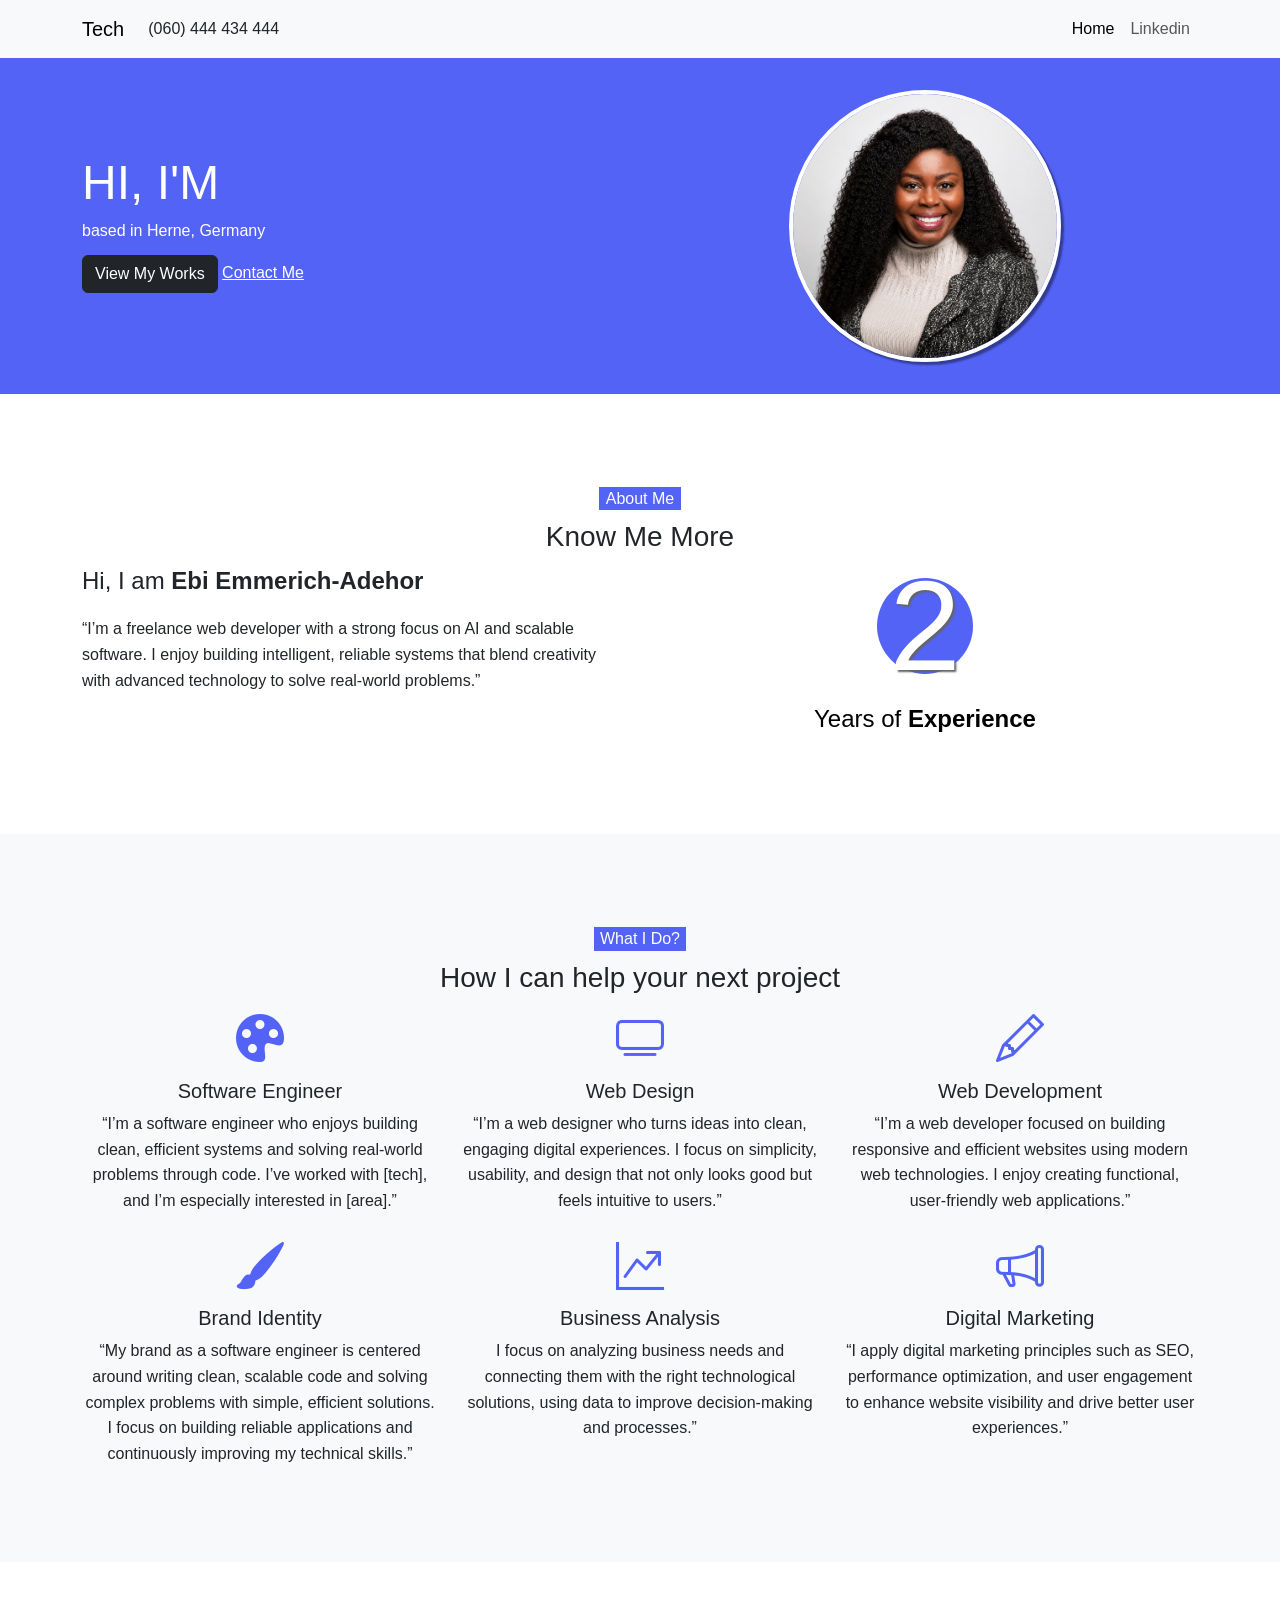
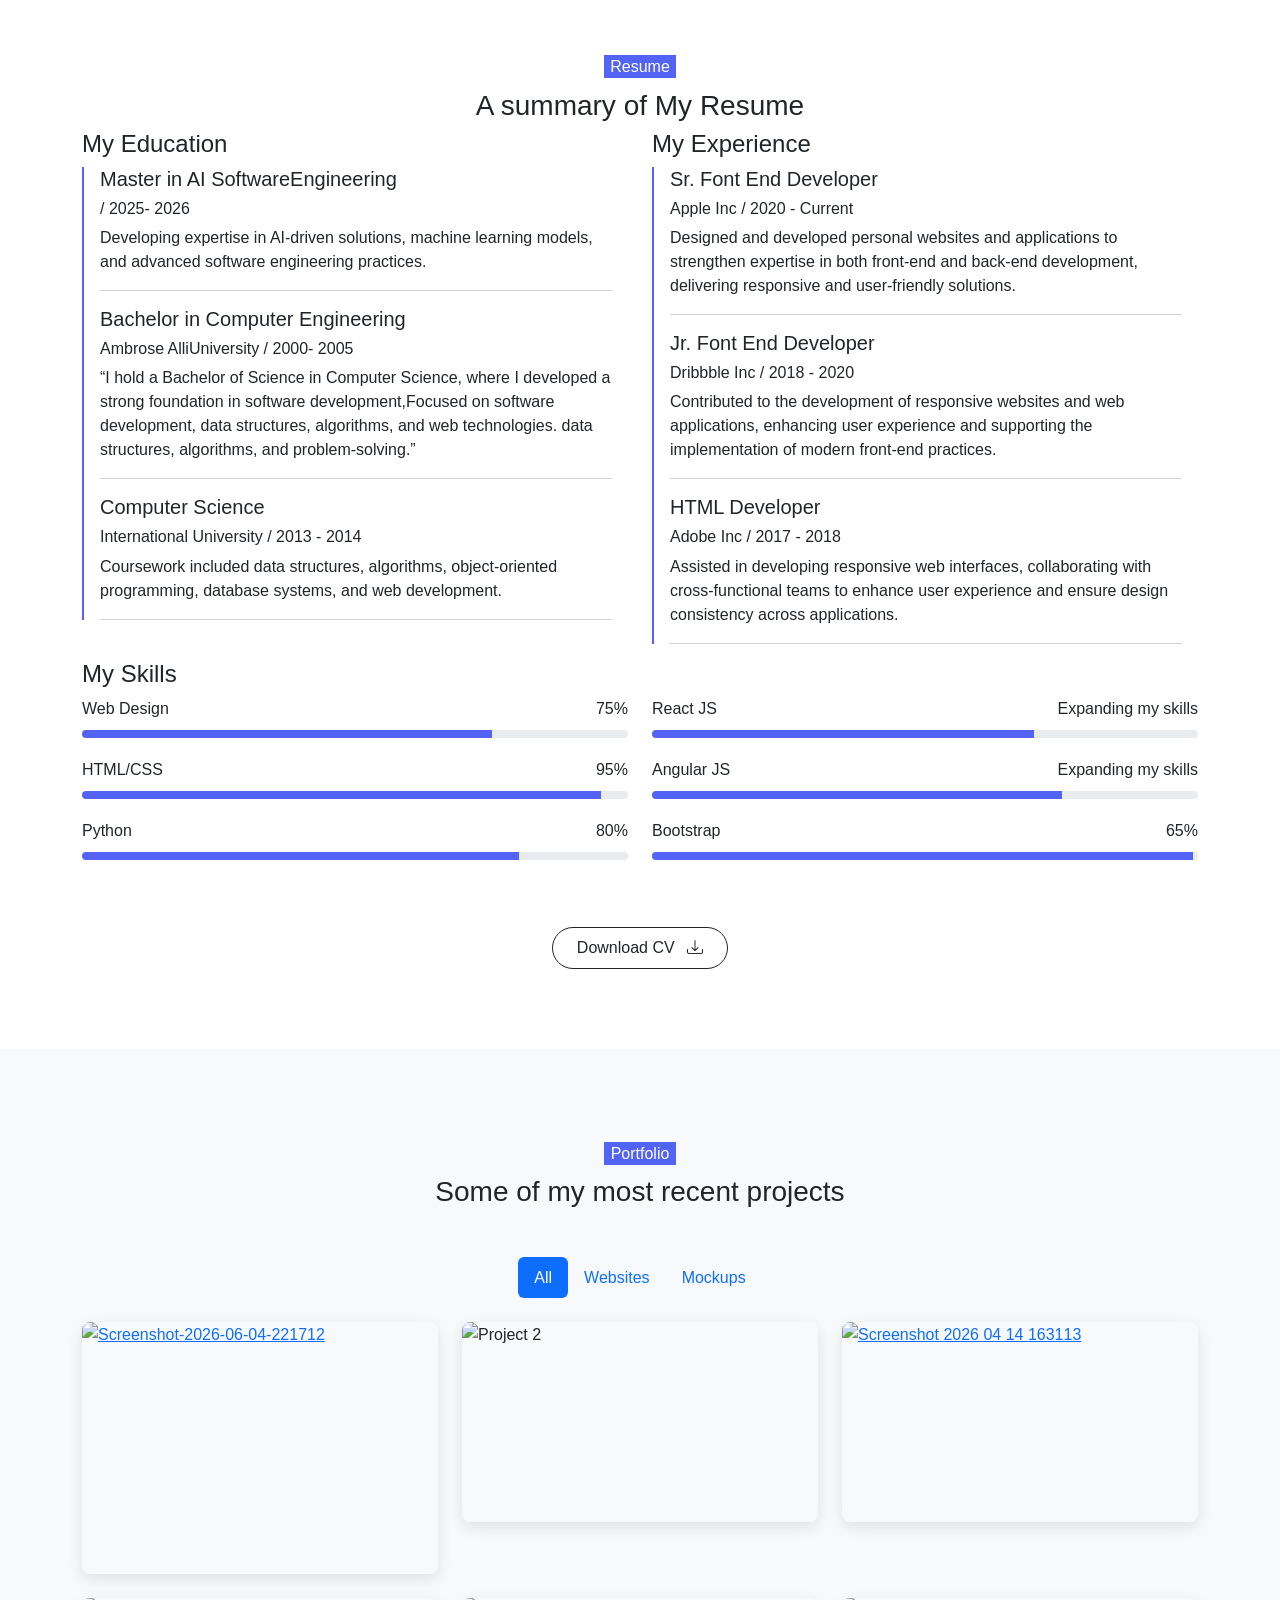
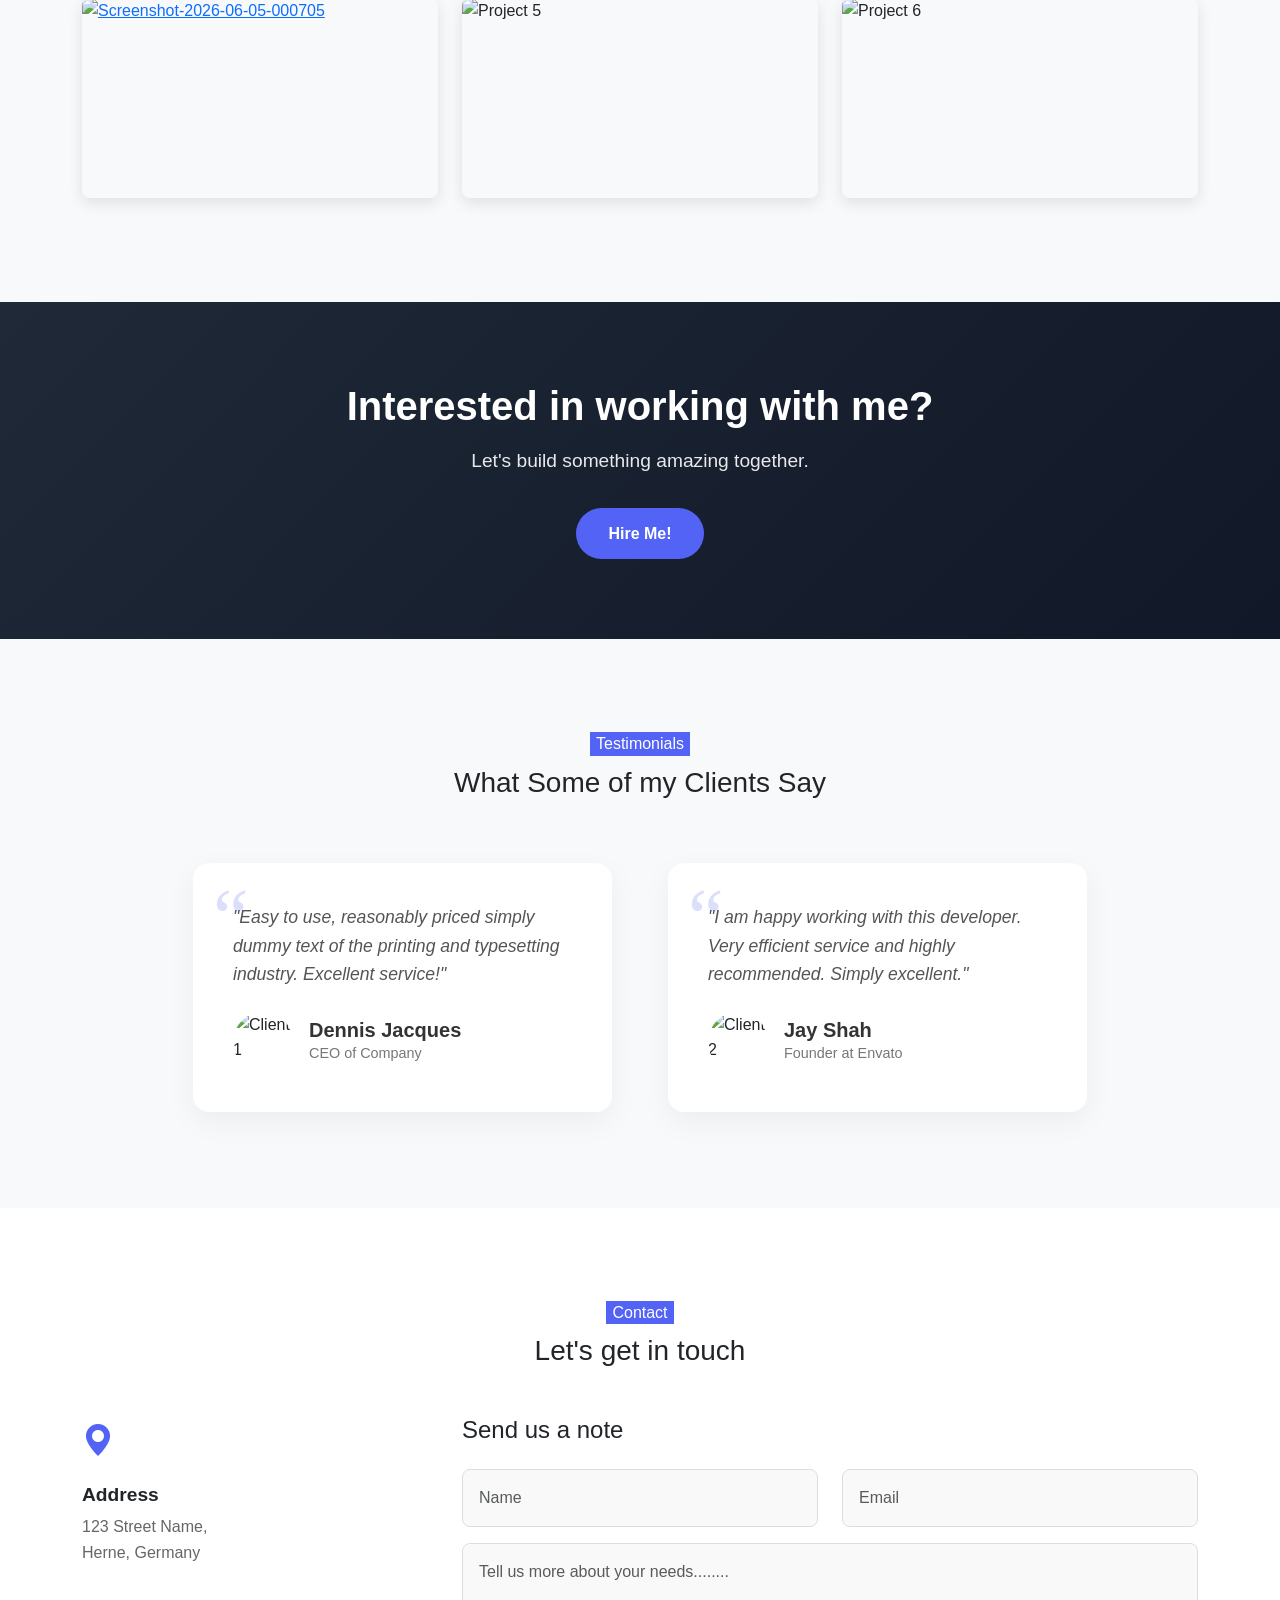
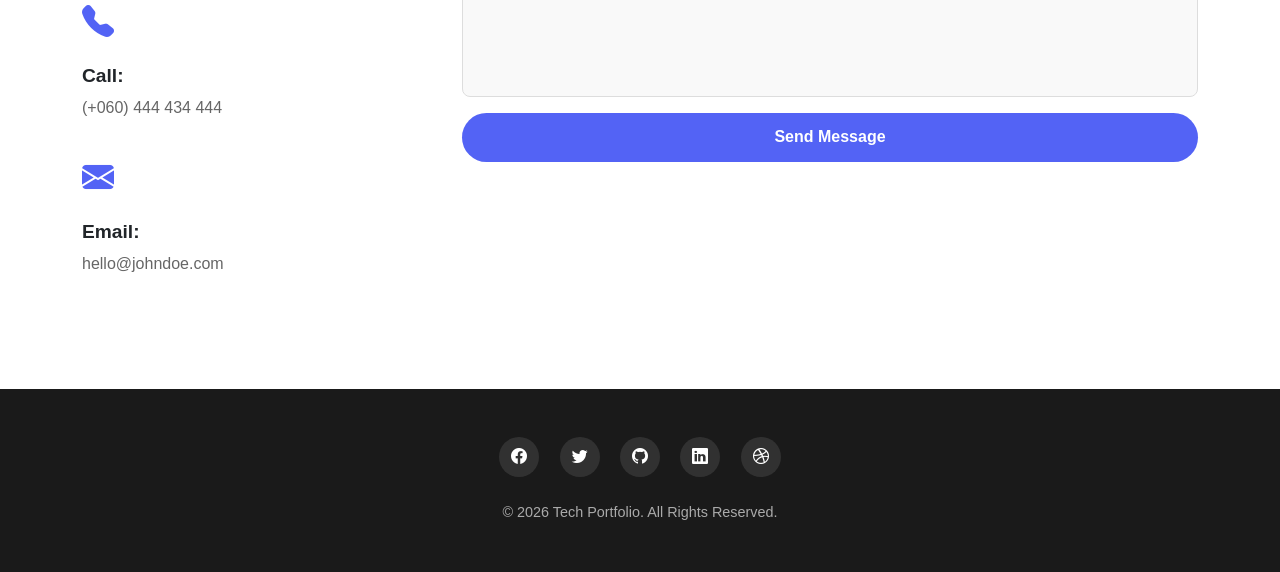
==== commit 1f6afb99: "remove incorrection letter from introduction" ====
--- a/index.html
+++ b/index.html
@@ -44,11 +44,11 @@
             <div class="row">
                 <div class="col-md-6 d-flex flex-column justify-content-center">
                     <div class="text-uppercase">
-                        <p>Hi, I'm n <span class="typed-text"></span></p>
+                        <p>Hi, I'm <span class="typed-text"></span></p>
                     </div>
                     <p>based in Herne, Germany</p>
                     <div class="action-btn">
-                        <a href="https://stunning-mousse-6cd392.netlify.app/"><button class="btn btn-dark">View My Works</button><a>
+                        <a href="https://my-mobile-portfolio.onrender.com"><button class="btn btn-dark">View My Works</button><a>
                         <a href="https://github.com/bolokaiemi">Contact Me</a>
                     </div>
                 </div>
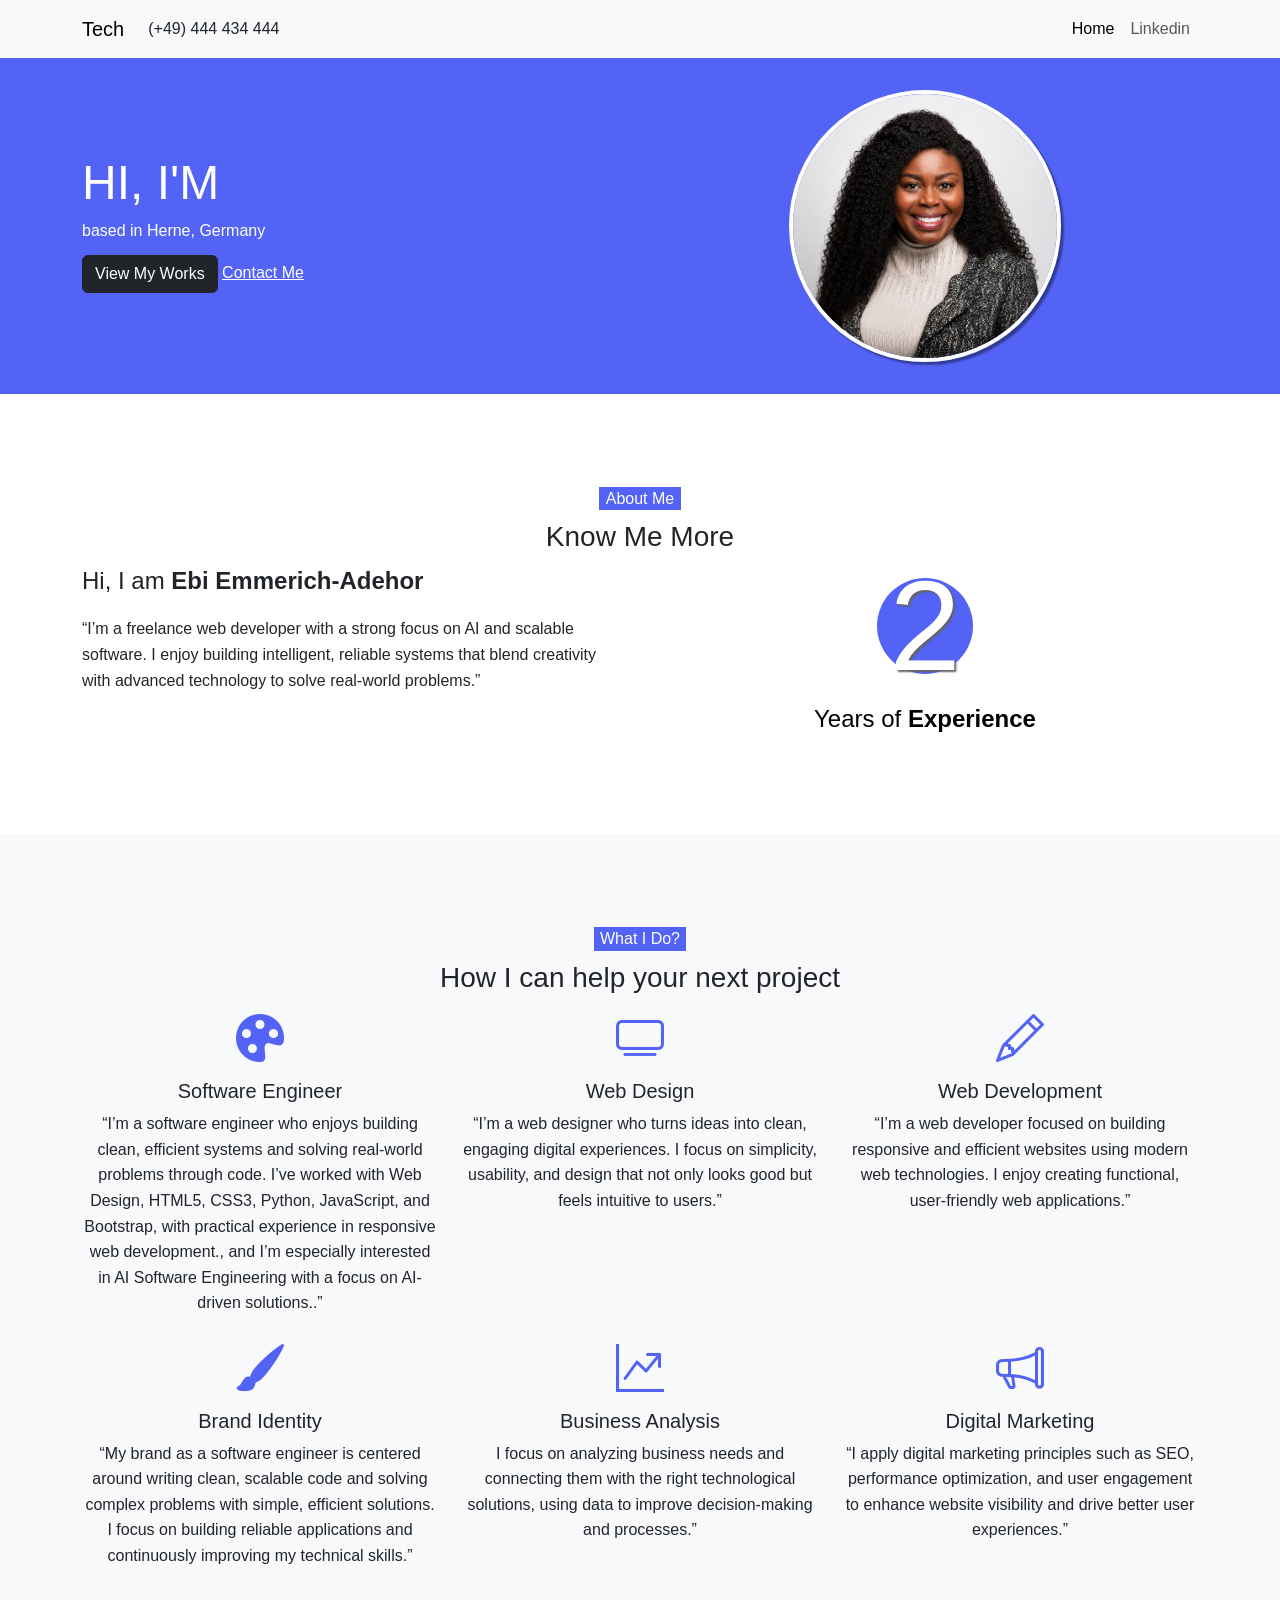
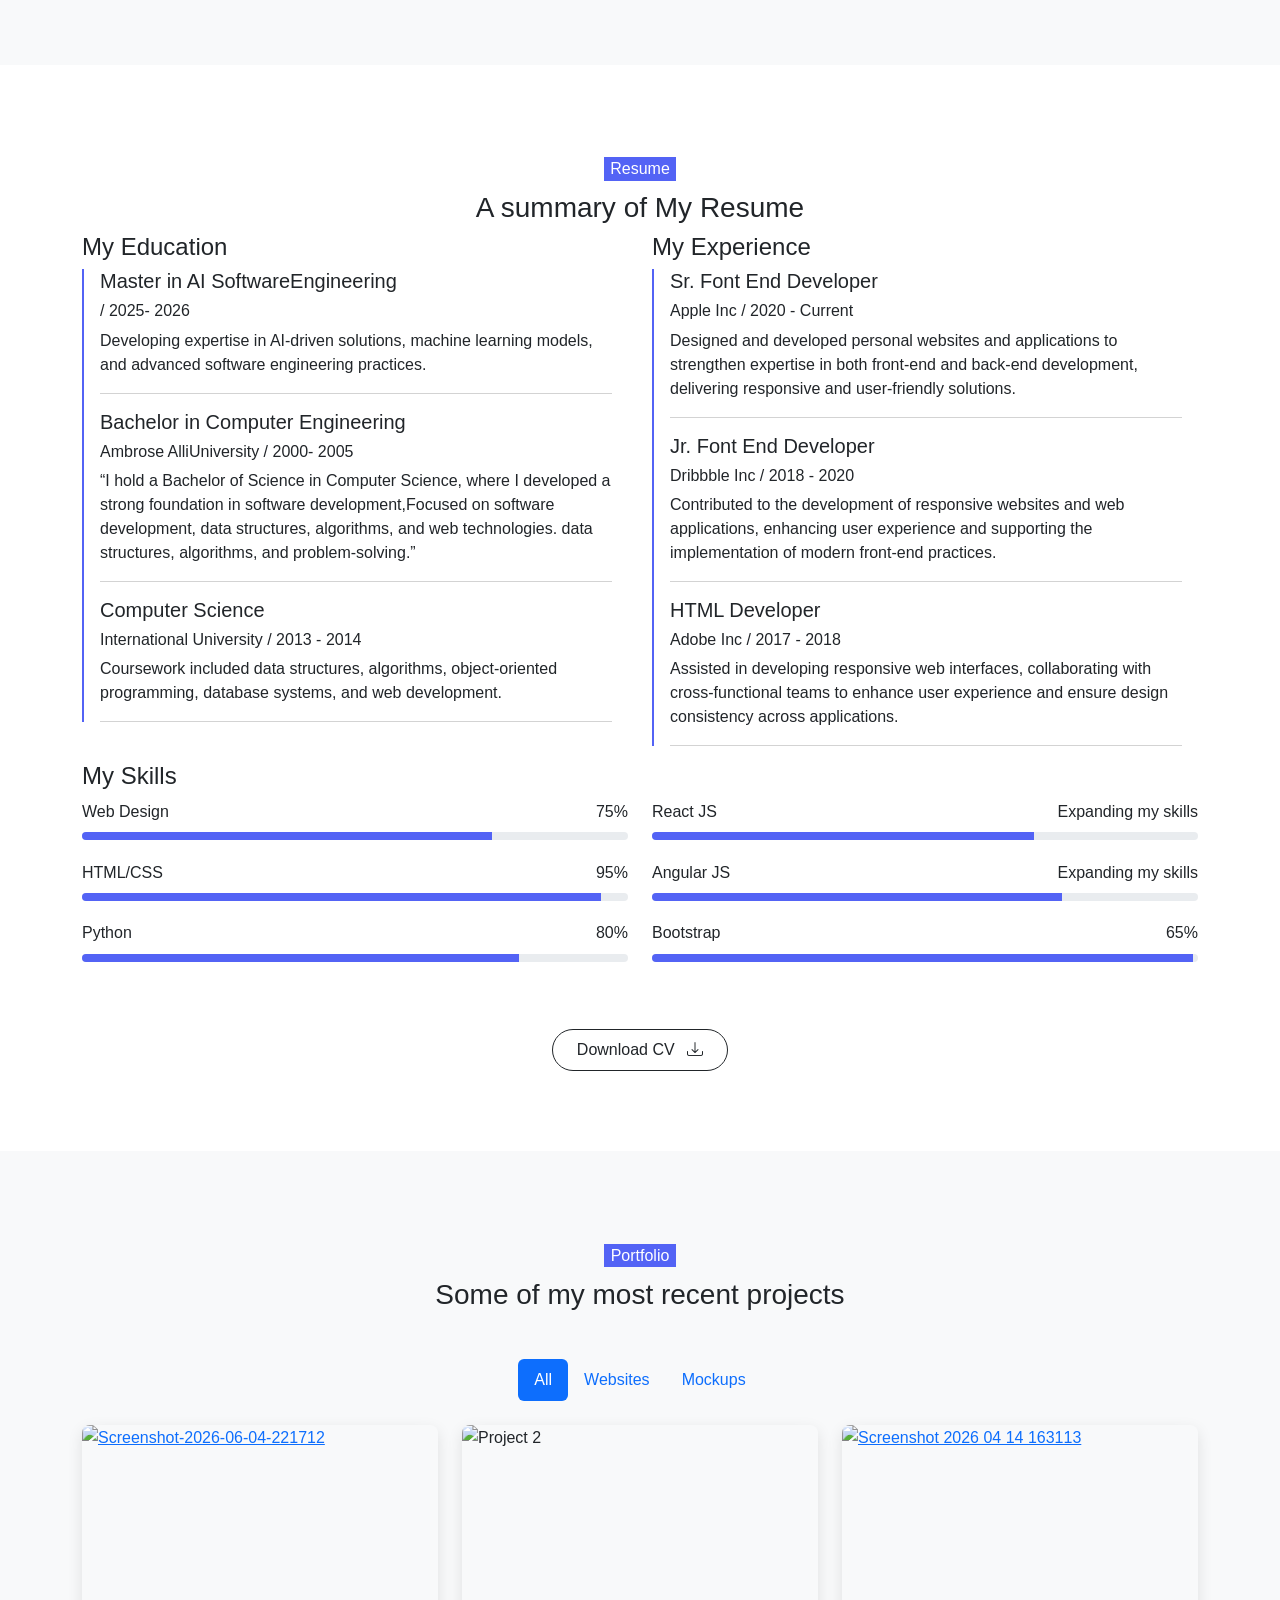
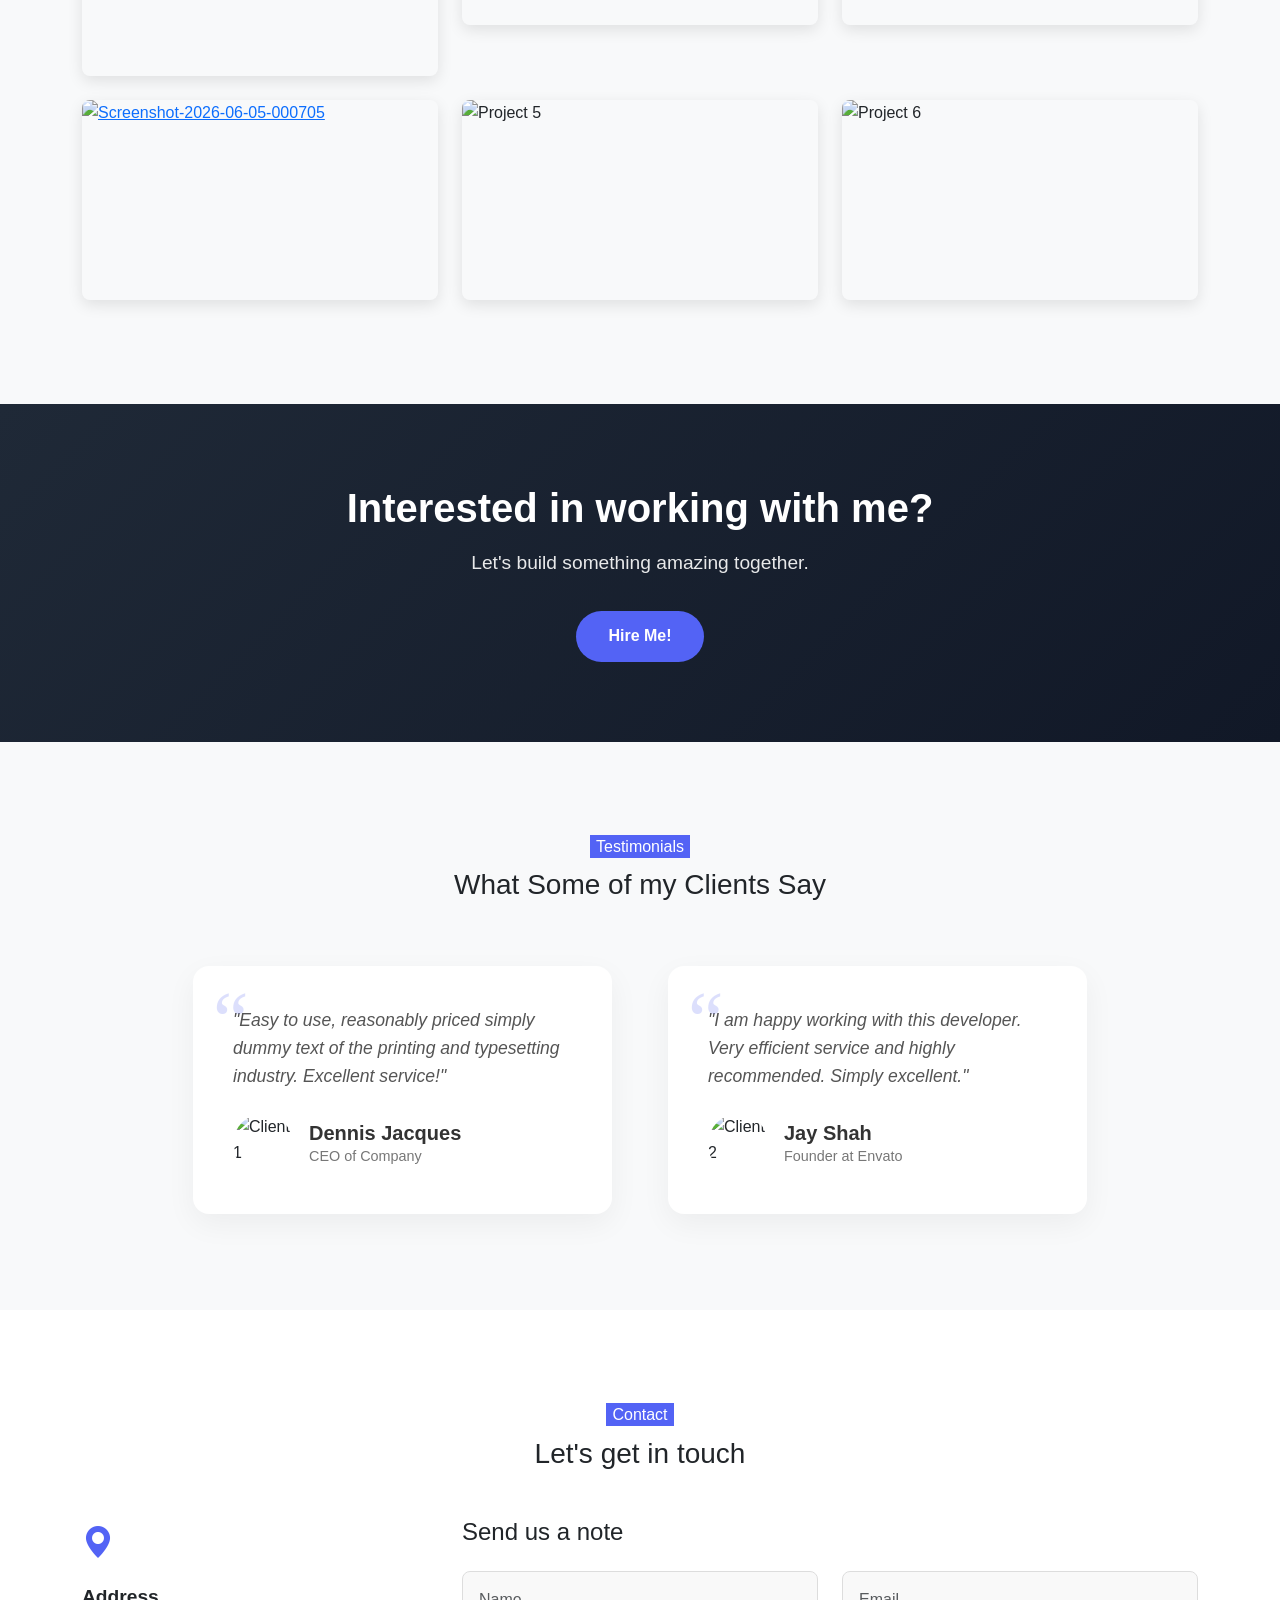
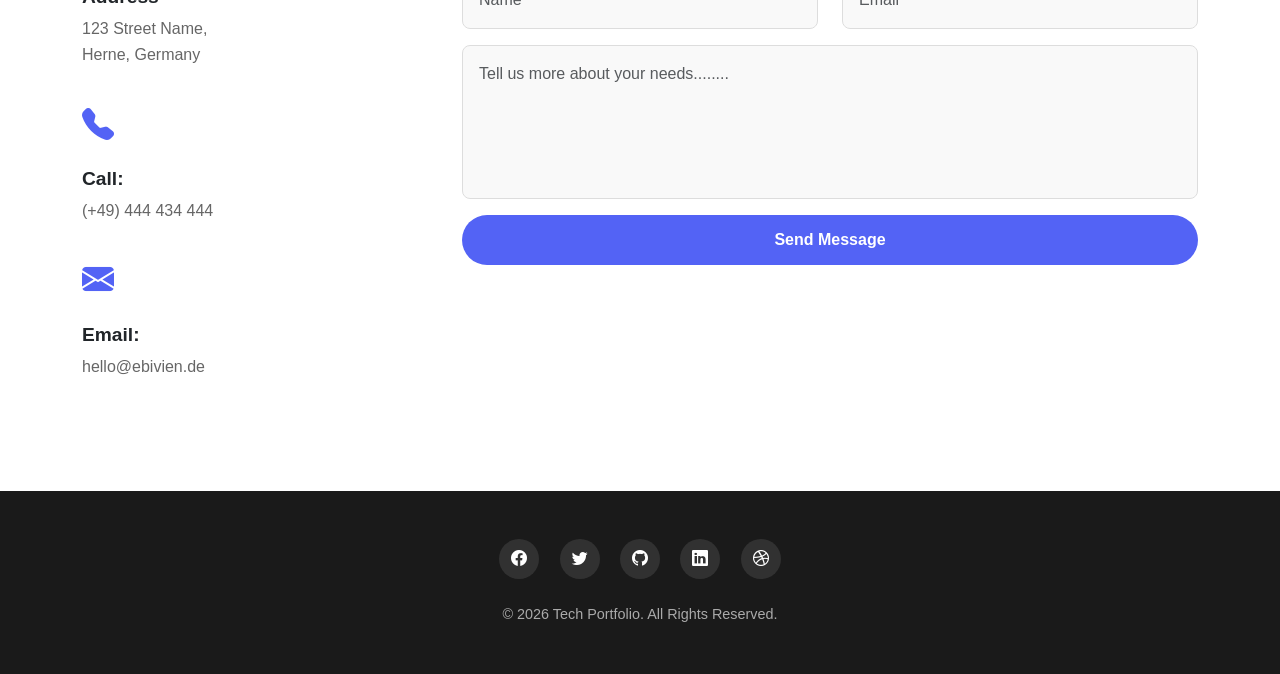
==== commit a83a739e: "dominname update" ====
--- a/index.html
+++ b/index.html
@@ -19,7 +19,7 @@
     <nav class="navbar navbar-expand-lg bg-body-tertiary">
         <div class="container">
             <a class="navbar-brand" href="#">Tech</a>
-            <div class=""><span class="text-4 me-2"><i class="fas fa-phone"></i></span>(060) 444 434
+            <div class=""><span class="text-4 me-2"><i class="fas fa-phone"></i></span>(+49) 444 434
                 444</div>
             <button class="navbar-toggler" type="button" data-bs-toggle="collapse"
                 data-bs-target="#navbarSupportedContent" aria-controls="navbarSupportedContent" aria-expanded="false"
@@ -88,7 +88,8 @@
                             <i class="bi bi-palette-fill"></i>
                         </div>
                         <h5>Software Engineer</h5>
-                        <p>“I’m a software engineer who enjoys building clean, efficient systems and solving real-world problems through code. I’ve worked with [tech], and I’m especially interested in [area].”</p>
+                        <p>“I’m a software engineer who enjoys building clean, efficient systems and solving real-world problems through code. I’ve worked with Web Design, HTML5, CSS3, Python, JavaScript, and Bootstrap,
+    with practical experience in responsive web development., and I’m especially interested in AI Software Engineering with a focus on AI-driven solutions..”</p>
                     </div>
                     <div class="col-md-4 text-center">
                         <div class="icons">
@@ -398,12 +399,12 @@
                     <div class="contact-info-box text-center text-md-start">
                         <i class="bi bi-telephone-fill"></i>
                         <h4>Call:</h4>
-                        <p>(+060) 444 434 444</p>
+                        <p>(+49) 444 434 444</p>
                     </div>
                     <div class="contact-info-box text-center text-md-start">
                         <i class="bi bi-envelope-fill"></i>
                         <h4>Email:</h4>
-                        <p>hello@johndoe.com</p>
+                        <p>hello@ebivien.de</p>
                     </div>
                 </div>
                 <div class="col-md-8 order-md-2 order-1 mb-5 mb-md-0">
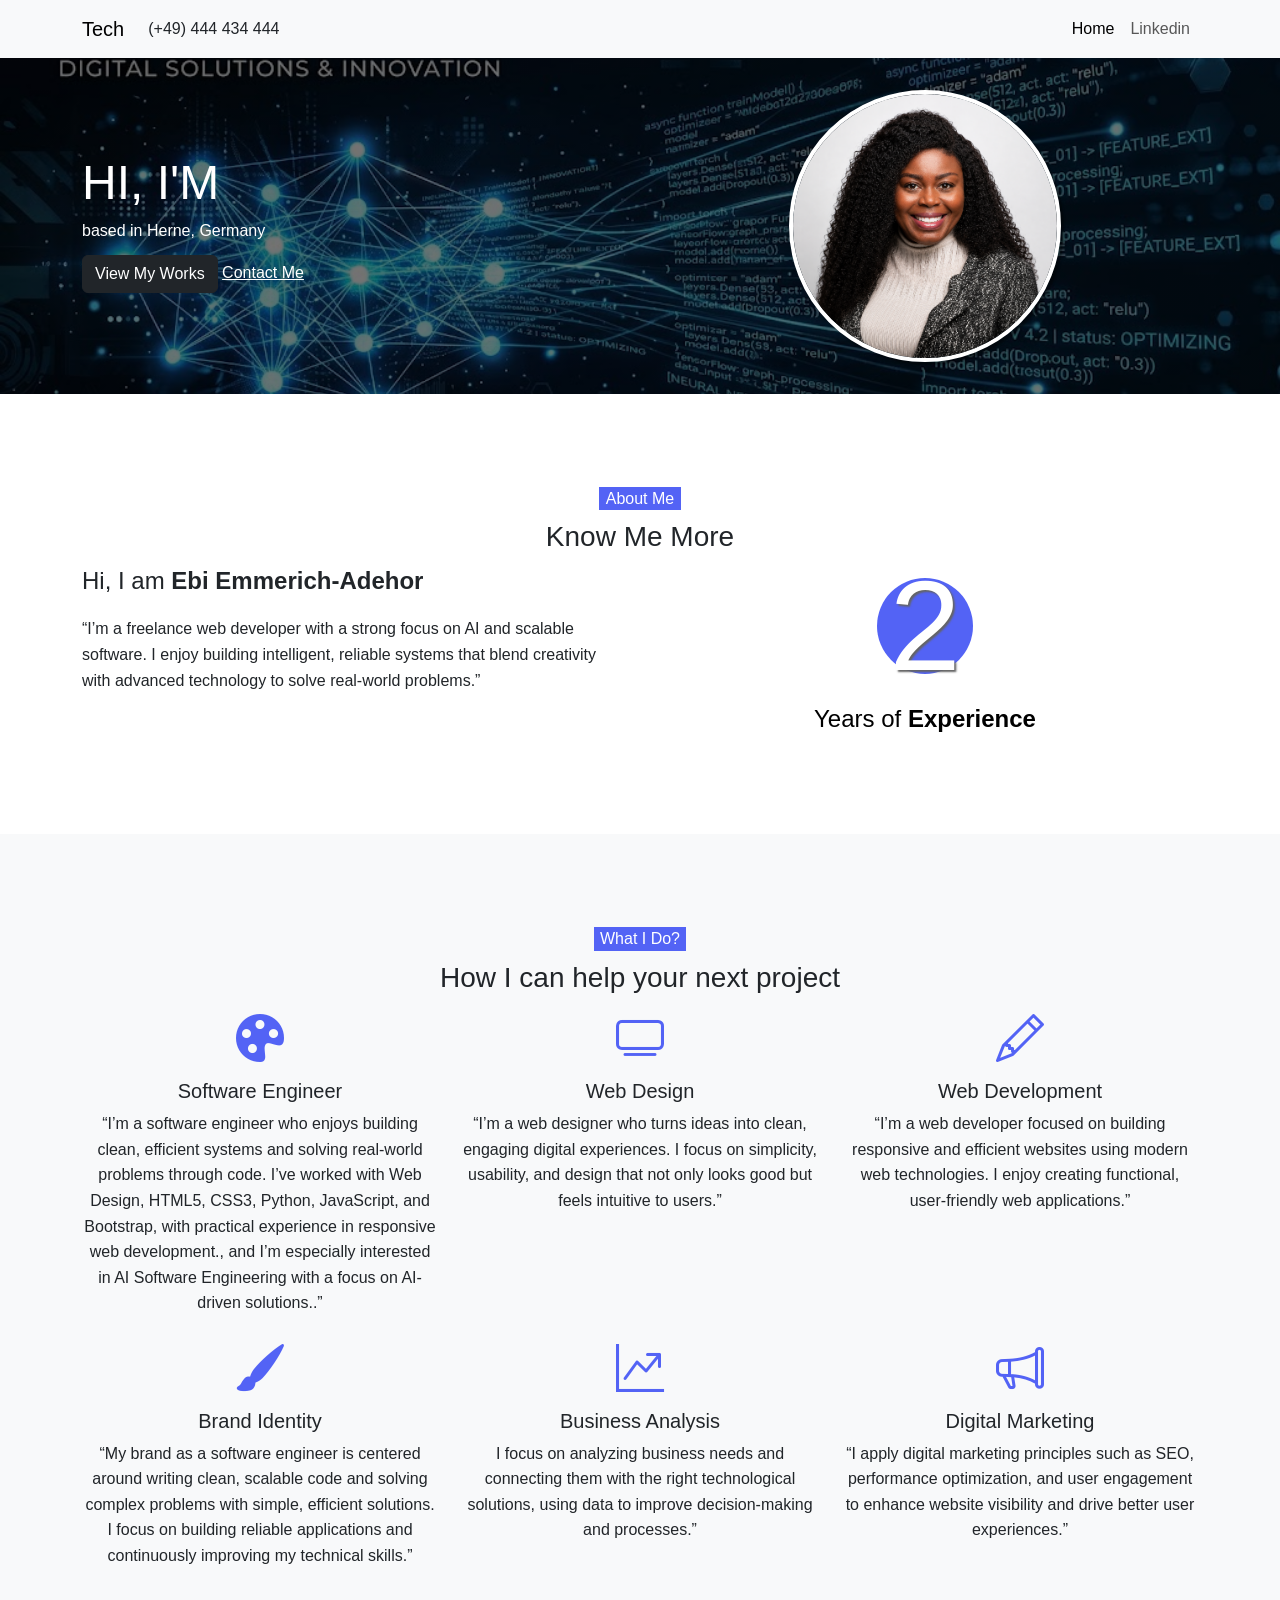
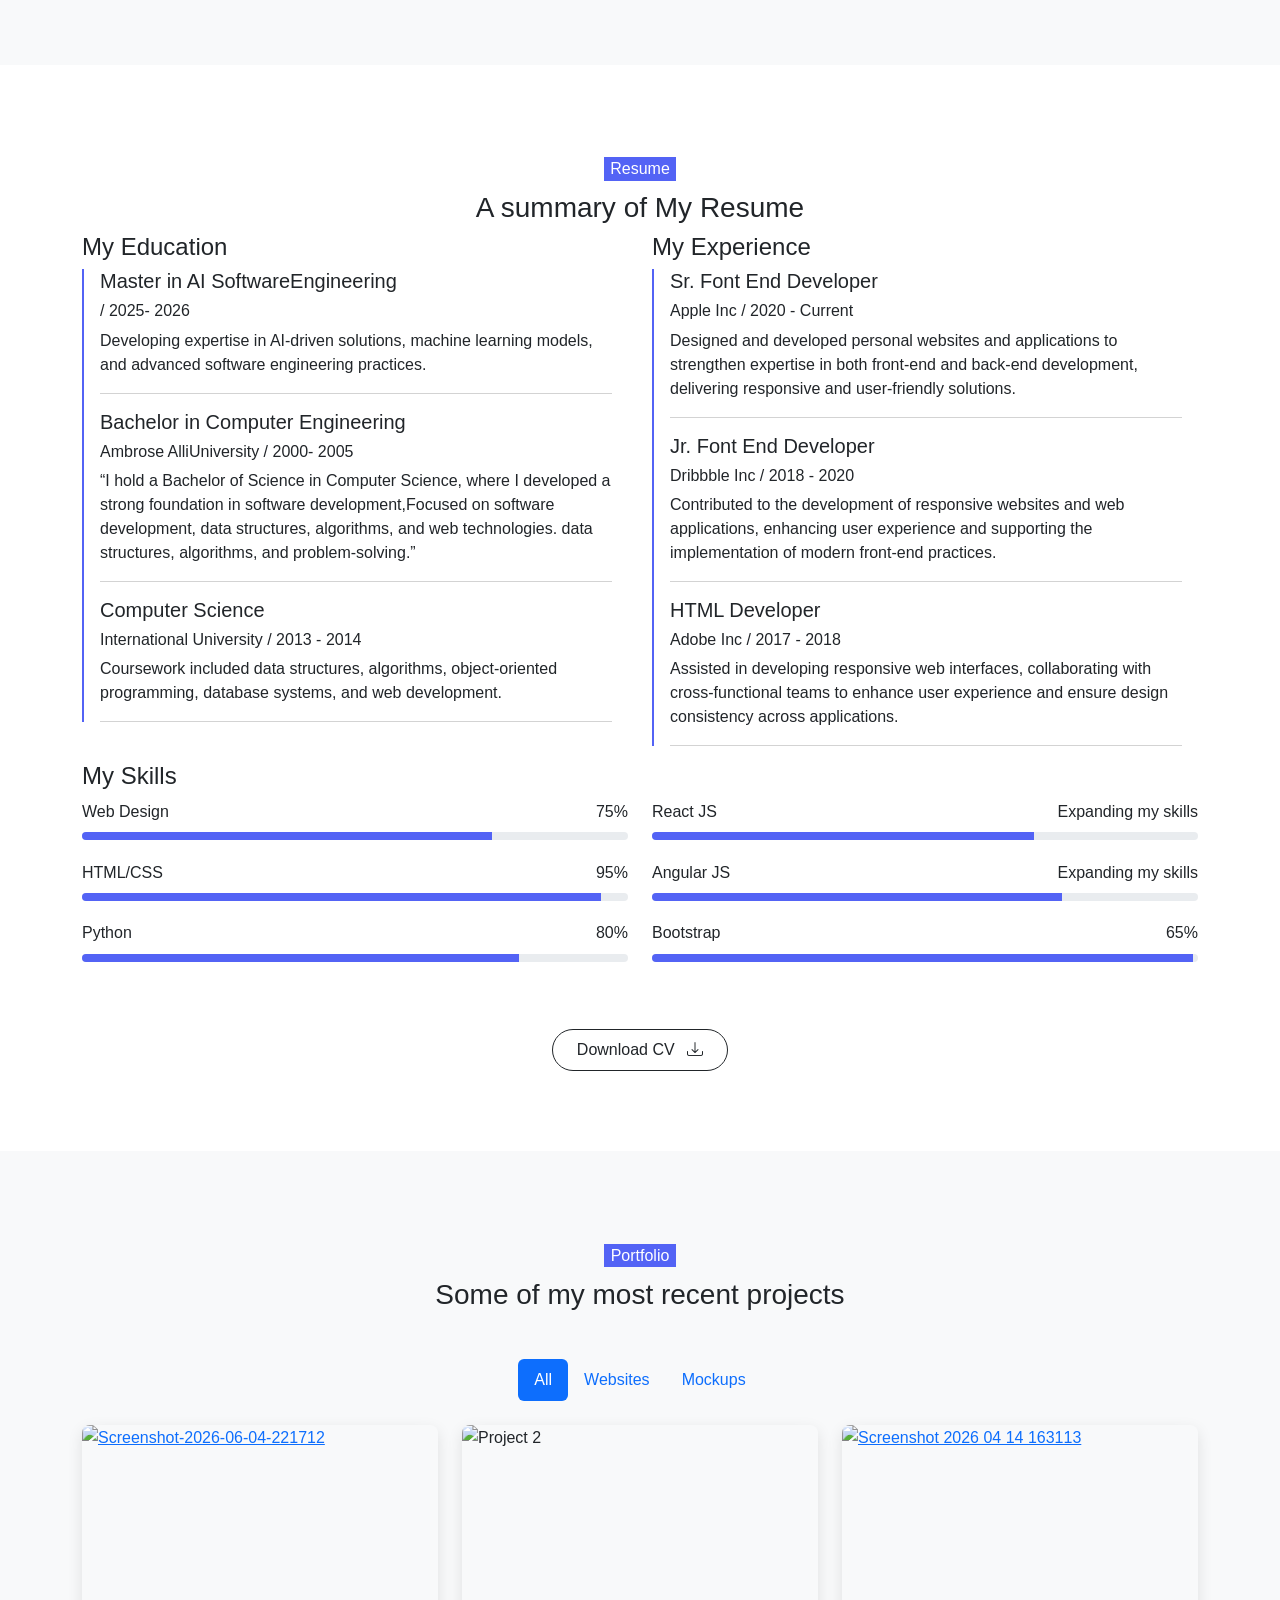
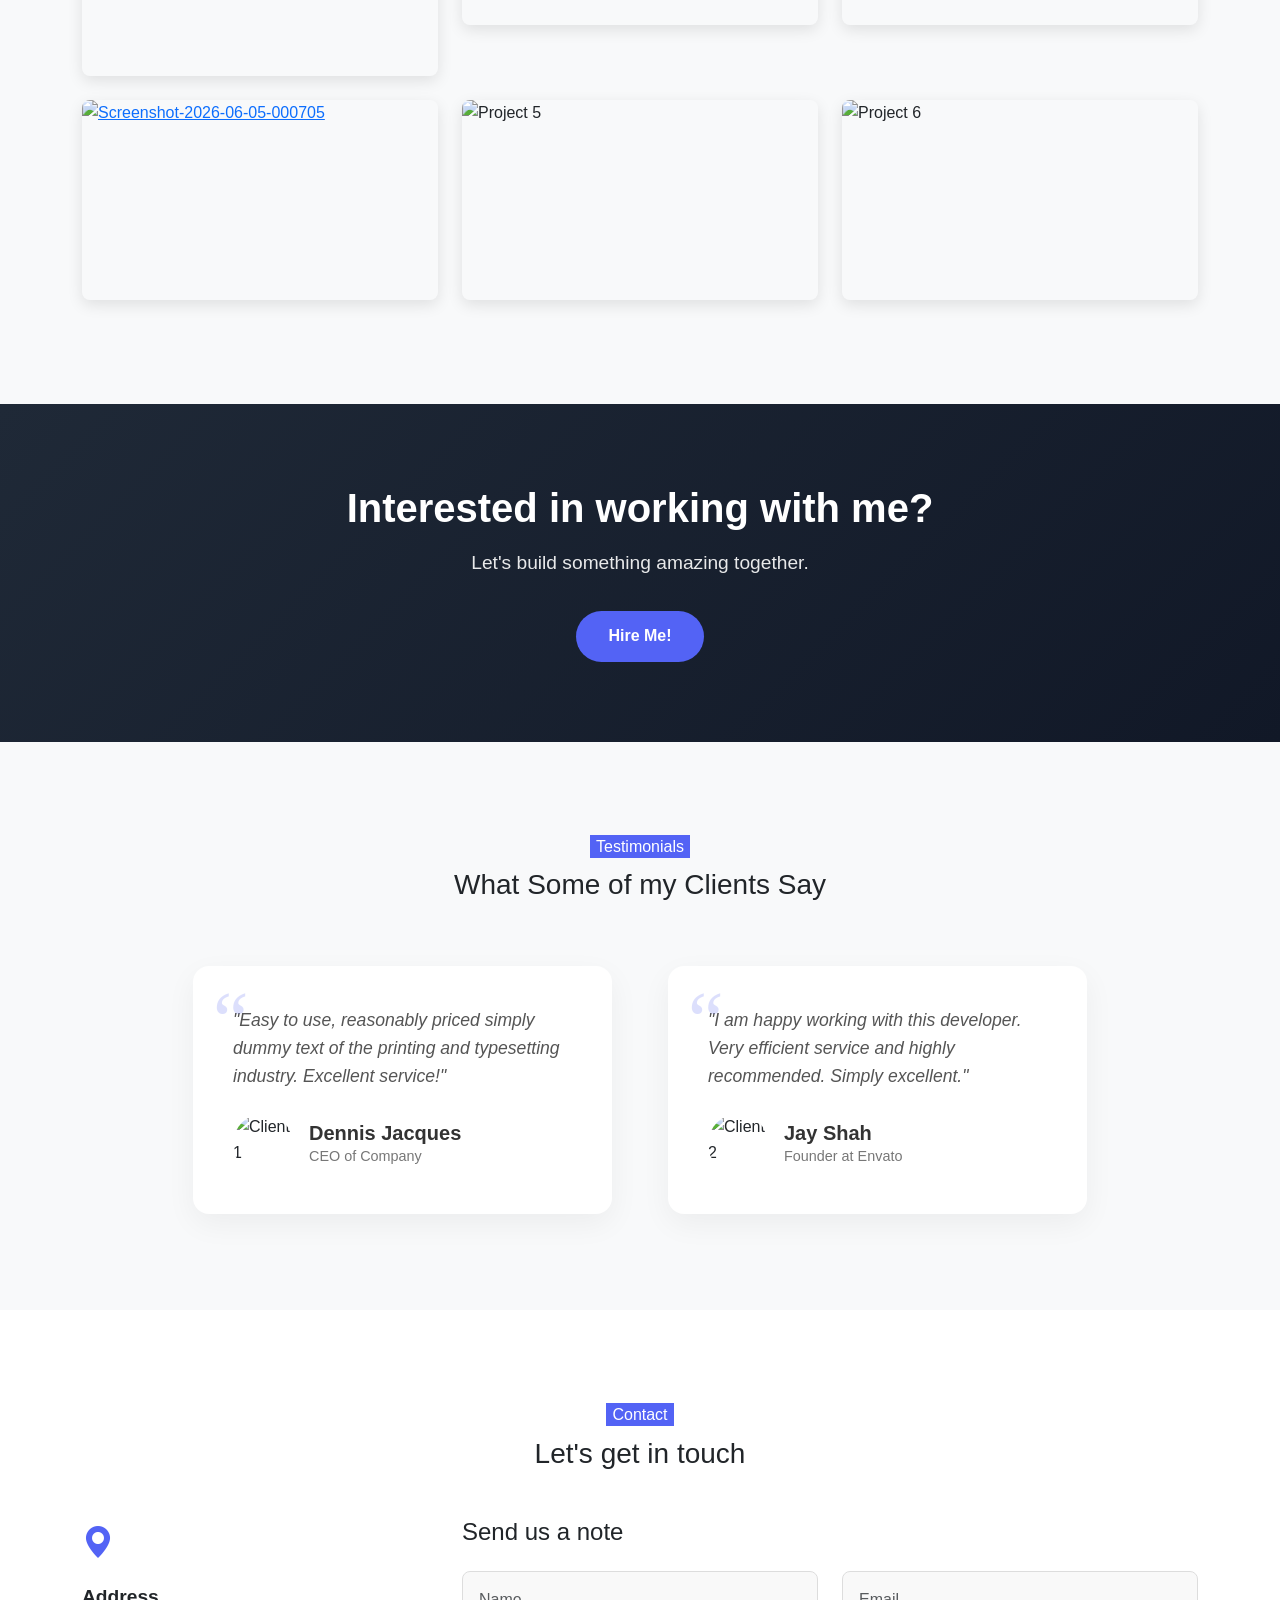
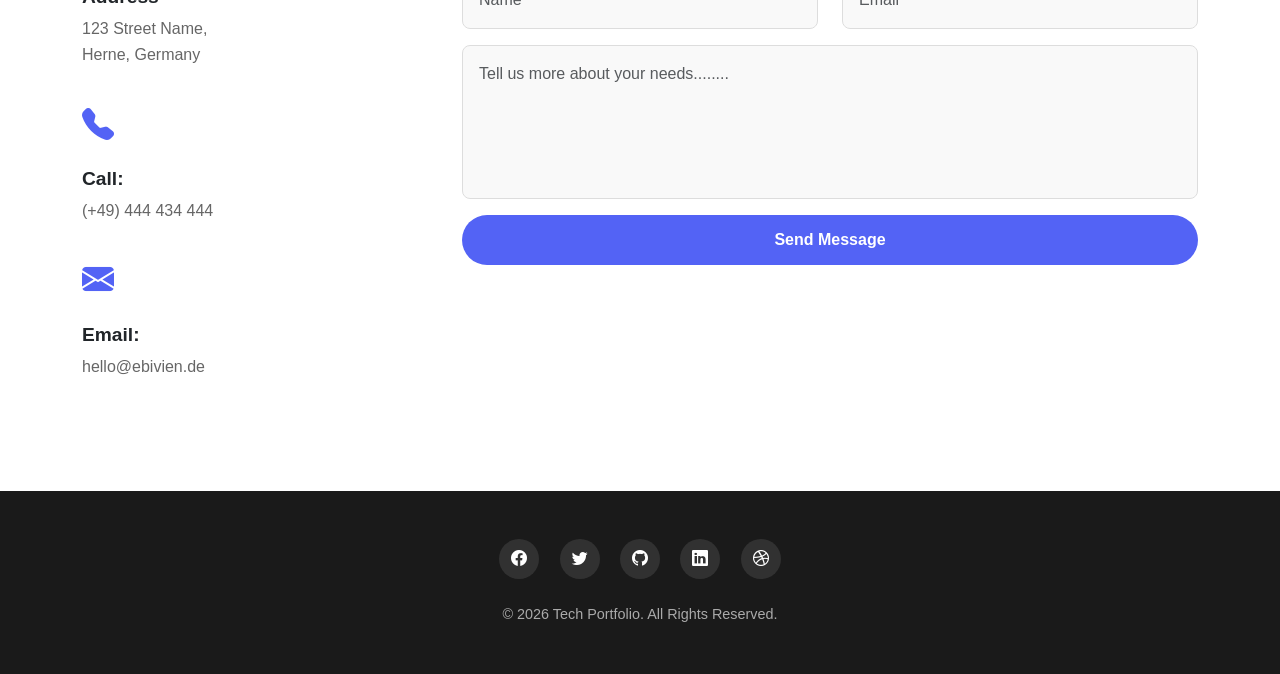
==== commit 50df95c7: "banner change" ====
--- a/index.html
+++ b/index.html
@@ -39,7 +39,9 @@
     </nav>
 
     <!-- header -->
-    <header class="bg-primary text-white">
+   
+<header class="text-white">
+
         <div class="container">
             <div class="row">
                 <div class="col-md-6 d-flex flex-column justify-content-center">
@@ -49,7 +51,7 @@
                     <p>based in Herne, Germany</p>
                     <div class="action-btn">
                         <a href="https://my-mobile-portfolio.onrender.com"><button class="btn btn-dark">View My Works</button><a>
-                        <a href="https://github.com/bolokaiemi">Contact Me</a>
+                        <a href="mailto:ebivien42@gmail.com">Contact Me</a>
                     </div>
                 </div>
                 <div class="col-md-6 d-flex justify-content-center">
--- a/style.css
+++ b/style.css
@@ -20,6 +20,20 @@
 
 header {
     padding: 2rem 0;
+
+    background-image:
+        linear-gradient(
+            rgba(0, 0, 0, 0.55),
+            rgba(0, 0, 0, 0.55)
+        ),
+        url("images/teck-look.jpg");
+
+
+        
+
+    background-size: cover;
+    background-position: center;
+    background-repeat: no-repeat;
 }
 
 header a {
